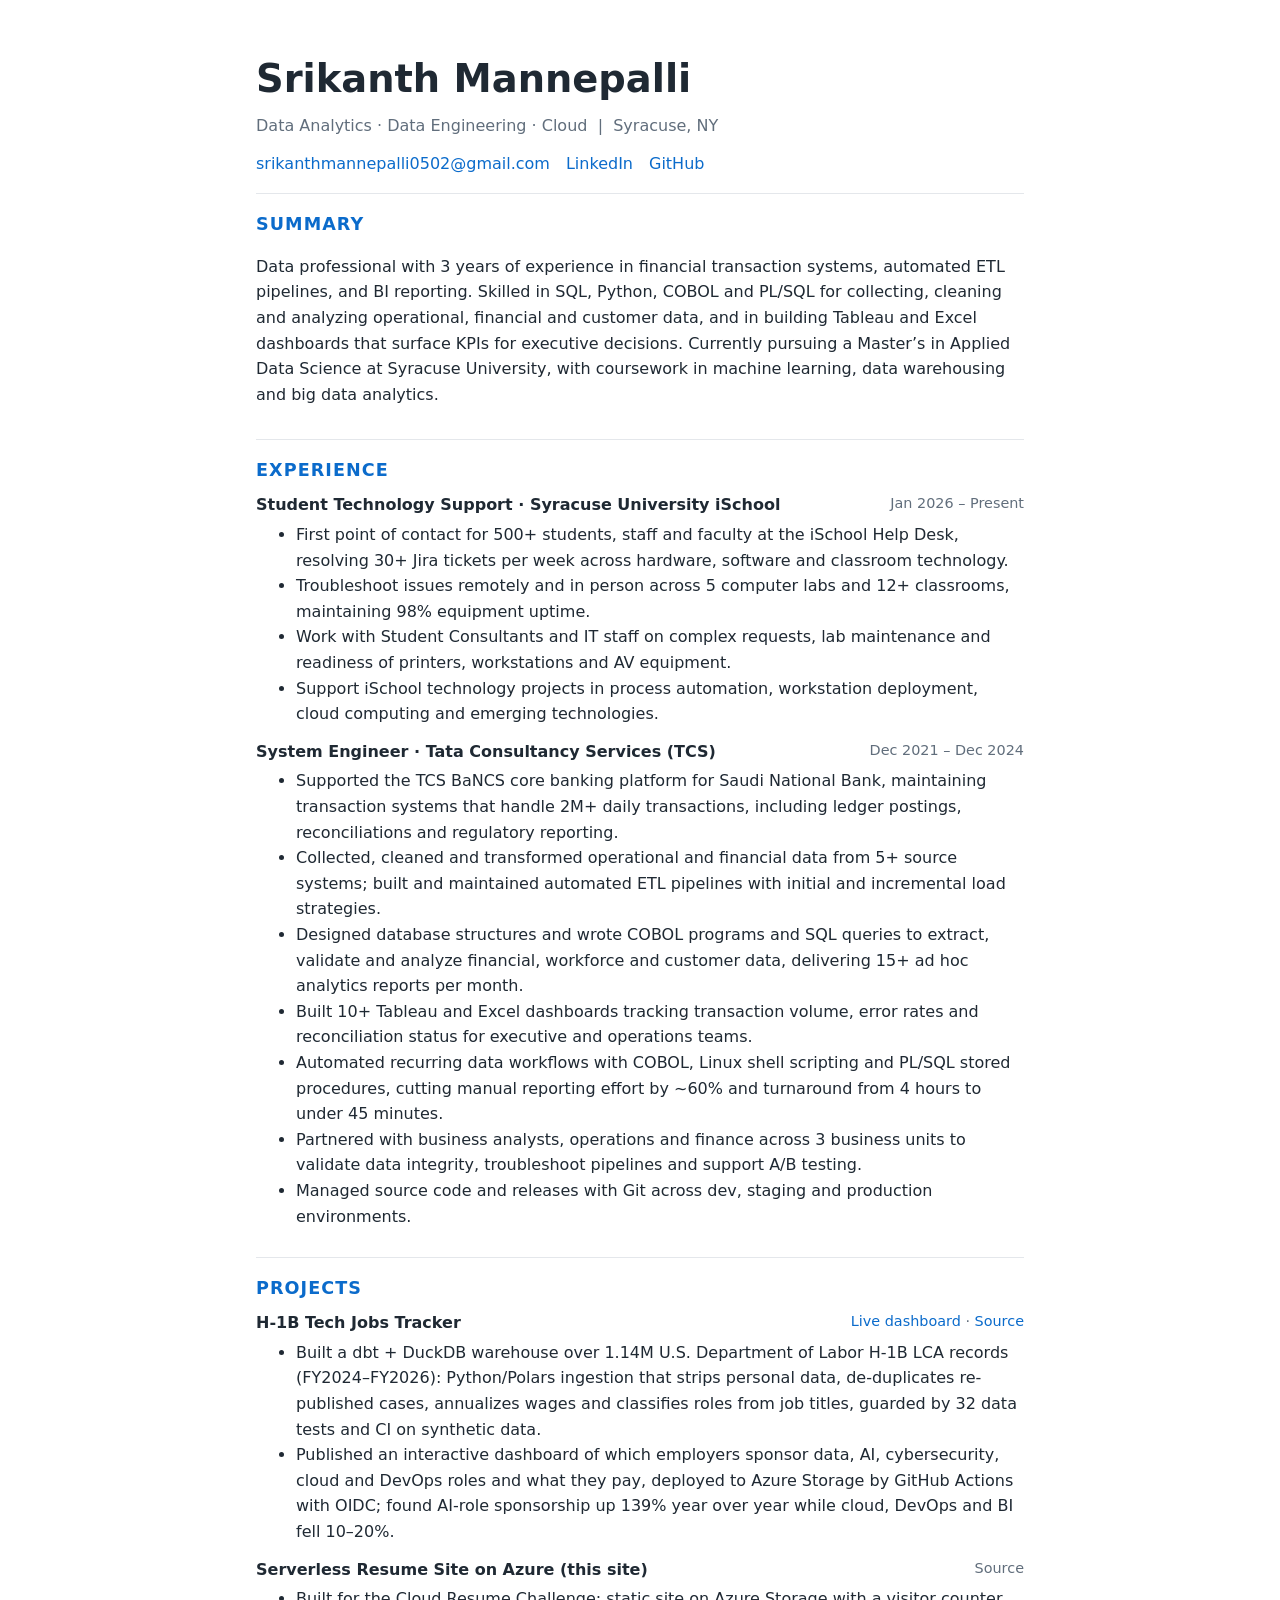
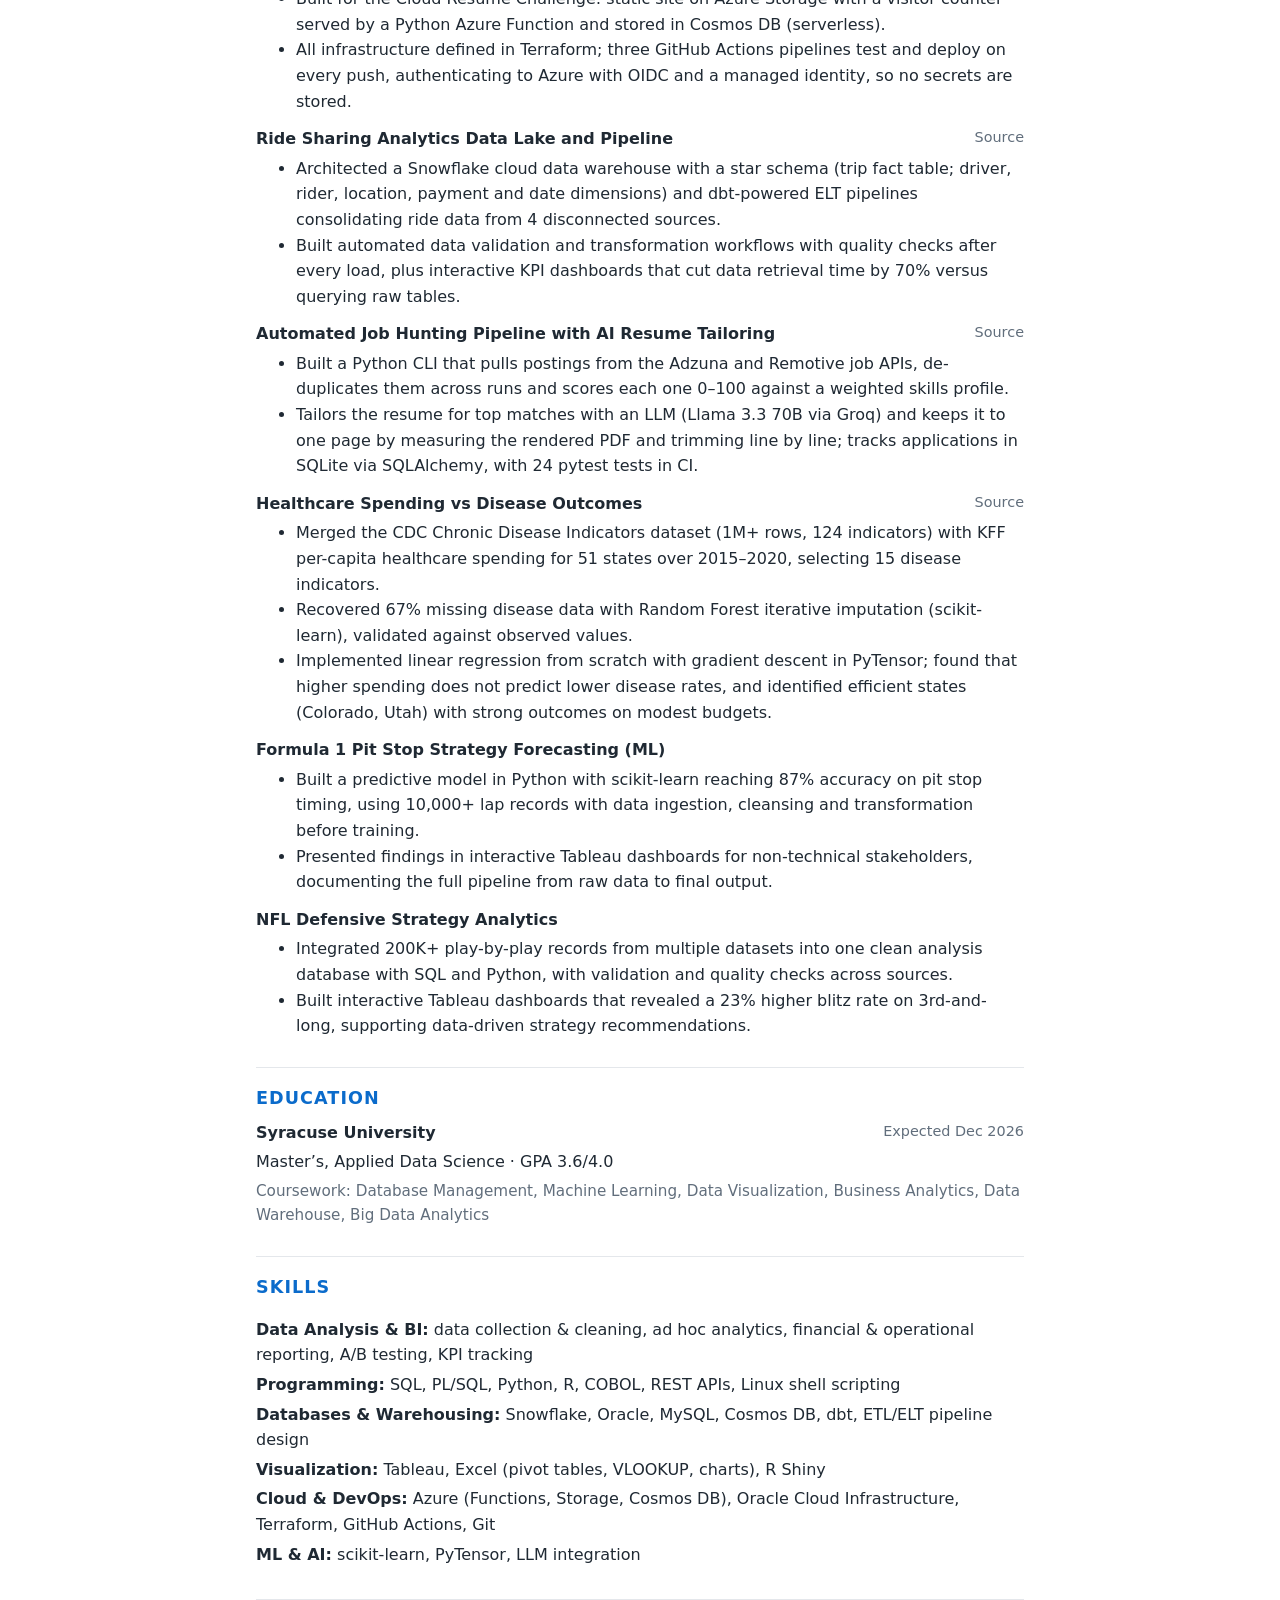
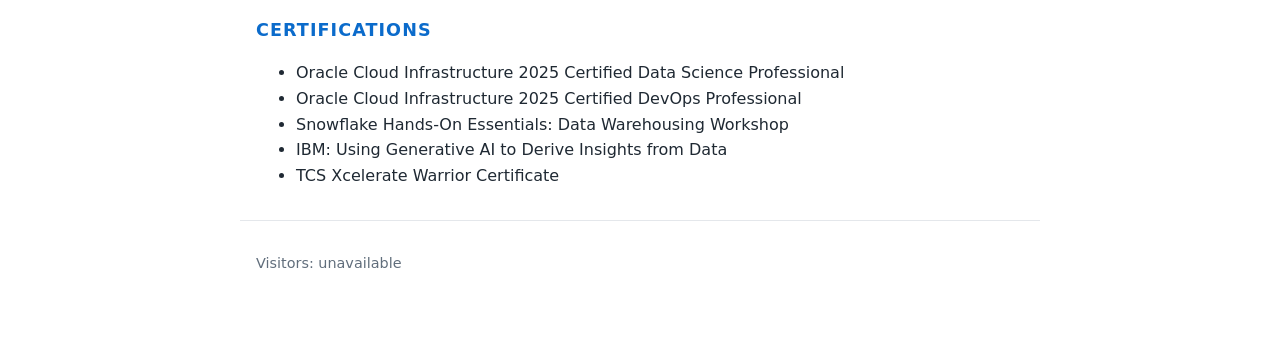
==== frontend/index.html @ 8dbd2f86 "Update H-1B tracker project: new role families and findings Co-Authored-By: Claude Opus 5.5 <noreply" ====
<!DOCTYPE html>
<html lang="en">
<head>
  <meta charset="UTF-8">
  <meta name="viewport" content="width=device-width, initial-scale=1.0">
  <title>Srikanth Mannepalli | Resume</title>
  <meta name="description" content="Srikanth Mannepalli: data analytics and data engineering. M.S. Applied Data Science, Syracuse University. SQL, Python, Snowflake, dbt, Tableau, Azure.">
  <link rel="stylesheet" href="styles.css">
</head>
<body>
  <header class="hero">
    <h1>Srikanth Mannepalli</h1>
    <p class="tagline">Data Analytics &middot; Data Engineering &middot; Cloud &nbsp;|&nbsp; Syracuse, NY</p>
    <ul class="contact">
      <li><a href="mailto:srikanthmannepalli0502@gmail.com">srikanthmannepalli0502@gmail.com</a></li>
      <li><a href="https://www.linkedin.com/in/srikanth-mannepalli05">LinkedIn</a></li>
      <li><a href="https://github.com/srikanthmannepalli0502-cmyk">GitHub</a></li>
    </ul>
  </header>

  <main>
    <section>
      <h2>Summary</h2>
      <p>
        Data professional with 3 years of experience in financial transaction systems, automated ETL pipelines,
        and BI reporting. Skilled in SQL, Python, COBOL and PL/SQL for collecting, cleaning and analyzing
        operational, financial and customer data, and in building Tableau and Excel dashboards that surface KPIs
        for executive decisions. Currently pursuing a Master&rsquo;s in Applied Data Science at Syracuse University,
        with coursework in machine learning, data warehousing and big data analytics.
      </p>
    </section>

    <section>
      <h2>Experience</h2>
      <article>
        <div class="row">
          <h3>Student Technology Support &middot; Syracuse University iSchool</h3>
          <span class="date">Jan 2026 &ndash; Present</span>
        </div>
        <ul>
          <li>First point of contact for 500+ students, staff and faculty at the iSchool Help Desk, resolving 30+ Jira tickets per week across hardware, software and classroom technology.</li>
          <li>Troubleshoot issues remotely and in person across 5 computer labs and 12+ classrooms, maintaining 98% equipment uptime.</li>
          <li>Work with Student Consultants and IT staff on complex requests, lab maintenance and readiness of printers, workstations and AV equipment.</li>
          <li>Support iSchool technology projects in process automation, workstation deployment, cloud computing and emerging technologies.</li>
        </ul>
      </article>
      <article>
        <div class="row">
          <h3>System Engineer &middot; Tata Consultancy Services (TCS)</h3>
          <span class="date">Dec 2021 &ndash; Dec 2024</span>
        </div>
        <ul>
          <li>Supported the TCS BaNCS core banking platform for Saudi National Bank, maintaining transaction systems that handle 2M+ daily transactions, including ledger postings, reconciliations and regulatory reporting.</li>
          <li>Collected, cleaned and transformed operational and financial data from 5+ source systems; built and maintained automated ETL pipelines with initial and incremental load strategies.</li>
          <li>Designed database structures and wrote COBOL programs and SQL queries to extract, validate and analyze financial, workforce and customer data, delivering 15+ ad hoc analytics reports per month.</li>
          <li>Built 10+ Tableau and Excel dashboards tracking transaction volume, error rates and reconciliation status for executive and operations teams.</li>
          <li>Automated recurring data workflows with COBOL, Linux shell scripting and PL/SQL stored procedures, cutting manual reporting effort by ~60% and turnaround from 4 hours to under 45 minutes.</li>
          <li>Partnered with business analysts, operations and finance across 3 business units to validate data integrity, troubleshoot pipelines and support A/B testing.</li>
          <li>Managed source code and releases with Git across dev, staging and production environments.</li>
        </ul>
      </article>
    </section>

    <section>
      <h2>Projects</h2>
      <article>
        <div class="row">
          <h3>H-1B Tech Jobs Tracker</h3>
          <span class="date"><a href="h1b/">Live dashboard</a> &middot; <a href="https://github.com/srikanthmannepalli0502-cmyk/h1b-job-market-tracker">Source</a></span>
        </div>
        <ul>
          <li>Built a dbt + DuckDB warehouse over 1.14M U.S. Department of Labor H-1B LCA records (FY2024&ndash;FY2026): Python/Polars ingestion that strips personal data, de-duplicates re-published cases, annualizes wages and classifies roles from job titles, guarded by 32 data tests and CI on synthetic data.</li>
          <li>Published an interactive dashboard of which employers sponsor data, AI, cybersecurity, cloud and DevOps roles and what they pay, deployed to Azure Storage by GitHub Actions with OIDC; found AI-role sponsorship up 139% year over year while cloud, DevOps and BI fell 10&ndash;20%.</li>
        </ul>
      </article>
      <article>
        <div class="row">
          <h3>Serverless Resume Site on Azure (this site)</h3>
          <a class="date" href="https://github.com/srikanthmannepalli0502-cmyk/cloud-resume-azure">Source</a>
        </div>
        <ul>
          <li>Built for the Cloud Resume Challenge: static site on Azure Storage with a visitor counter served by a Python Azure Function and stored in Cosmos DB (serverless).</li>
          <li>All infrastructure defined in Terraform; three GitHub Actions pipelines test and deploy on every push, authenticating to Azure with OIDC and a managed identity, so no secrets are stored.</li>
        </ul>
      </article>
      <article>
        <div class="row">
          <h3>Ride Sharing Analytics Data Lake and Pipeline</h3>
          <a class="date" href="https://github.com/srikanthmannepalli0502-cmyk/ist722dbt">Source</a>
        </div>
        <ul>
          <li>Architected a Snowflake cloud data warehouse with a star schema (trip fact table; driver, rider, location, payment and date dimensions) and dbt-powered ELT pipelines consolidating ride data from 4 disconnected sources.</li>
          <li>Built automated data validation and transformation workflows with quality checks after every load, plus interactive KPI dashboards that cut data retrieval time by 70% versus querying raw tables.</li>
        </ul>
      </article>
      <article>
        <div class="row">
          <h3>Automated Job Hunting Pipeline with AI Resume Tailoring</h3>
          <a class="date" href="https://github.com/srikanthmannepalli0502-cmyk/job-hunter-auto">Source</a>
        </div>
        <ul>
          <li>Built a Python CLI that pulls postings from the Adzuna and Remotive job APIs, de-duplicates them across runs and scores each one 0&ndash;100 against a weighted skills profile.</li>
          <li>Tailors the resume for top matches with an LLM (Llama 3.3 70B via Groq) and keeps it to one page by measuring the rendered PDF and trimming line by line; tracks applications in SQLite via SQLAlchemy, with 24 pytest tests in CI.</li>
        </ul>
      </article>
      <article>
        <div class="row">
          <h3>Healthcare Spending vs Disease Outcomes</h3>
          <a class="date" href="https://github.com/srikanthmannepalli0502-cmyk/Healthcare-Spending-Analysis">Source</a>
        </div>
        <ul>
          <li>Merged the CDC Chronic Disease Indicators dataset (1M+ rows, 124 indicators) with KFF per-capita healthcare spending for 51 states over 2015&ndash;2020, selecting 15 disease indicators.</li>
          <li>Recovered 67% missing disease data with Random Forest iterative imputation (scikit-learn), validated against observed values.</li>
          <li>Implemented linear regression from scratch with gradient descent in PyTensor; found that higher spending does not predict lower disease rates, and identified efficient states (Colorado, Utah) with strong outcomes on modest budgets.</li>
        </ul>
      </article>
      <article>
        <h3>Formula 1 Pit Stop Strategy Forecasting (ML)</h3>
        <ul>
          <li>Built a predictive model in Python with scikit-learn reaching 87% accuracy on pit stop timing, using 10,000+ lap records with data ingestion, cleansing and transformation before training.</li>
          <li>Presented findings in interactive Tableau dashboards for non-technical stakeholders, documenting the full pipeline from raw data to final output.</li>
        </ul>
      </article>
      <article>
        <h3>NFL Defensive Strategy Analytics</h3>
        <ul>
          <li>Integrated 200K+ play-by-play records from multiple datasets into one clean analysis database with SQL and Python, with validation and quality checks across sources.</li>
          <li>Built interactive Tableau dashboards that revealed a 23% higher blitz rate on 3rd-and-long, supporting data-driven strategy recommendations.</li>
        </ul>
      </article>
    </section>

    <section>
      <h2>Education</h2>
      <article>
        <div class="row">
          <h3>Syracuse University</h3>
          <span class="date">Expected Dec 2026</span>
        </div>
        <p>Master&rsquo;s, Applied Data Science &middot; GPA 3.6/4.0</p>
        <p class="muted">Coursework: Database Management, Machine Learning, Data Visualization, Business Analytics, Data Warehouse, Big Data Analytics</p>
      </article>
    </section>

    <section>
      <h2>Skills</h2>
      <ul class="skills">
        <li><strong>Data Analysis &amp; BI:</strong> data collection &amp; cleaning, ad hoc analytics, financial &amp; operational reporting, A/B testing, KPI tracking</li>
        <li><strong>Programming:</strong> SQL, PL/SQL, Python, R, COBOL, REST APIs, Linux shell scripting</li>
        <li><strong>Databases &amp; Warehousing:</strong> Snowflake, Oracle, MySQL, Cosmos DB, dbt, ETL/ELT pipeline design</li>
        <li><strong>Visualization:</strong> Tableau, Excel (pivot tables, VLOOKUP, charts), R Shiny</li>
        <li><strong>Cloud &amp; DevOps:</strong> Azure (Functions, Storage, Cosmos DB), Oracle Cloud Infrastructure, Terraform, GitHub Actions, Git</li>
        <li><strong>ML &amp; AI:</strong> scikit-learn, PyTensor, LLM integration</li>
      </ul>
    </section>

    <section>
      <h2>Certifications</h2>
      <ul>
        <li>Oracle Cloud Infrastructure 2025 Certified Data Science Professional</li>
        <li>Oracle Cloud Infrastructure 2025 Certified DevOps Professional</li>
        <li>Snowflake Hands-On Essentials: Data Warehousing Workshop</li>
        <li>IBM: Using Generative AI to Derive Insights from Data</li>
        <li>TCS Xcelerate Warrior Certificate</li>
      </ul>
    </section>
  </main>

  <footer>
    <p>Visitors: <span id="visitor-count">&hellip;</span></p>
  </footer>

  <script src="config.js"></script>
  <script src="counter.js"></script>
</body>
</html>
---- frontend/styles.css ----
:root {
  --text: #1f2933;
  --muted: #616e7c;
  --accent: #0b6bcb;
  --bg: #ffffff;
  --rule: #e4e7eb;
}

@media (prefers-color-scheme: dark) {
  :root {
    --text: #e4e7eb;
    --muted: #9aa5b1;
    --accent: #5aa9f5;
    --bg: #111418;
    --rule: #2a3038;
  }
}

* { box-sizing: border-box; }

body {
  margin: 0;
  background: var(--bg);
  color: var(--text);
  font: 16px/1.6 system-ui, -apple-system, "Segoe UI", Roboto, sans-serif;
}

.hero, main, footer {
  max-width: 800px;
  margin: 0 auto;
  padding: 0 16px;
}

.hero { padding-top: 48px; padding-bottom: 16px; }
.hero h1 { margin: 0; font-size: 2.4rem; }
.tagline { margin: 4px 0 12px; color: var(--muted); }

.contact {
  display: flex;
  flex-wrap: wrap;
  gap: 16px;
  padding: 0;
  margin: 0;
  list-style: none;
}

a { color: var(--accent); text-decoration: none; }
a:hover { text-decoration: underline; }

section { border-top: 1px solid var(--rule); padding: 16px 0; }
h2 { margin: 0 0 8px; font-size: 1.1rem; text-transform: uppercase; letter-spacing: 0.06em; color: var(--accent); }
h3 { margin: 0; font-size: 1rem; }
article { margin-bottom: 12px; }
article p, article ul { margin: 4px 0; }

.row {
  display: flex;
  flex-wrap: wrap;
  justify-content: space-between;
  gap: 8px;
}

.date { color: var(--muted); font-size: 0.9rem; }
.muted { color: var(--muted); font-size: 0.95rem; }

.skills { padding-left: 0; list-style: none; }
.skills li { margin-bottom: 4px; }

footer {
  border-top: 1px solid var(--rule);
  padding-top: 16px;
  padding-bottom: 48px;
  color: var(--muted);
  font-size: 0.9rem;
}
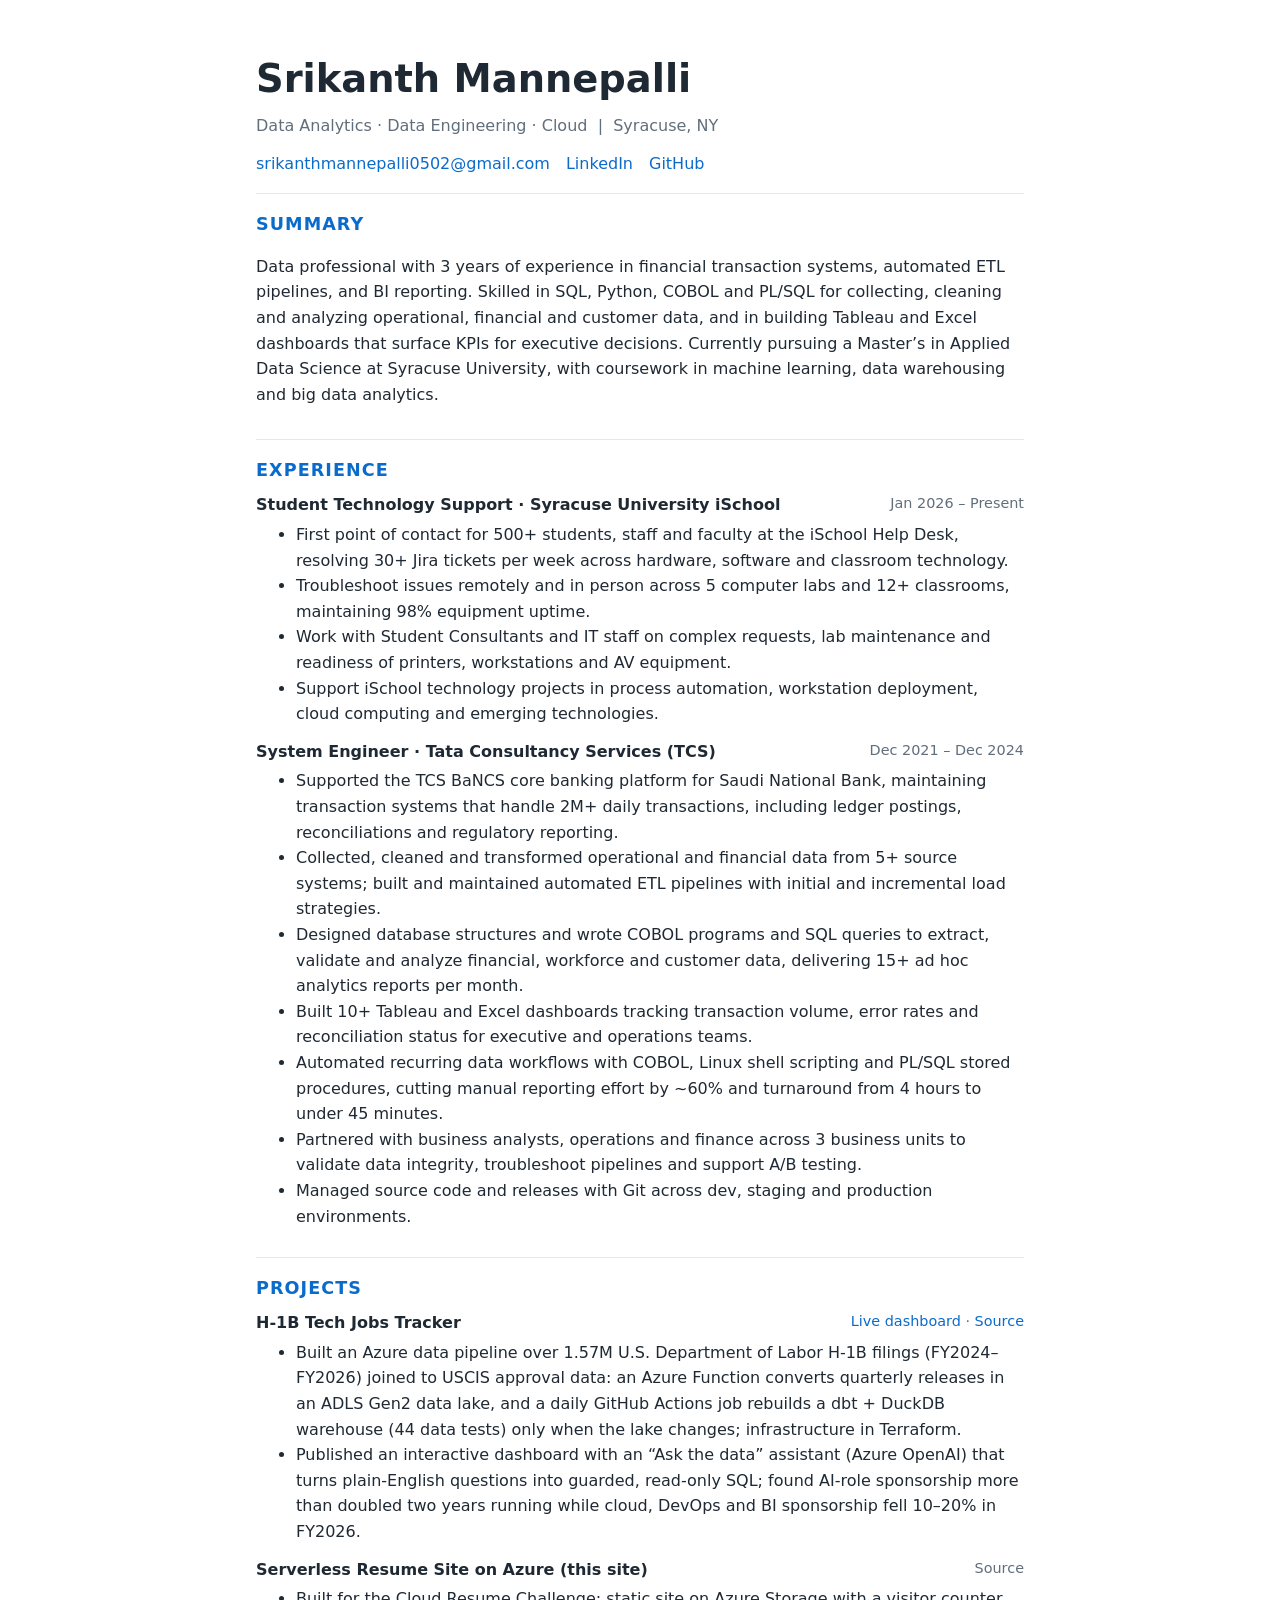
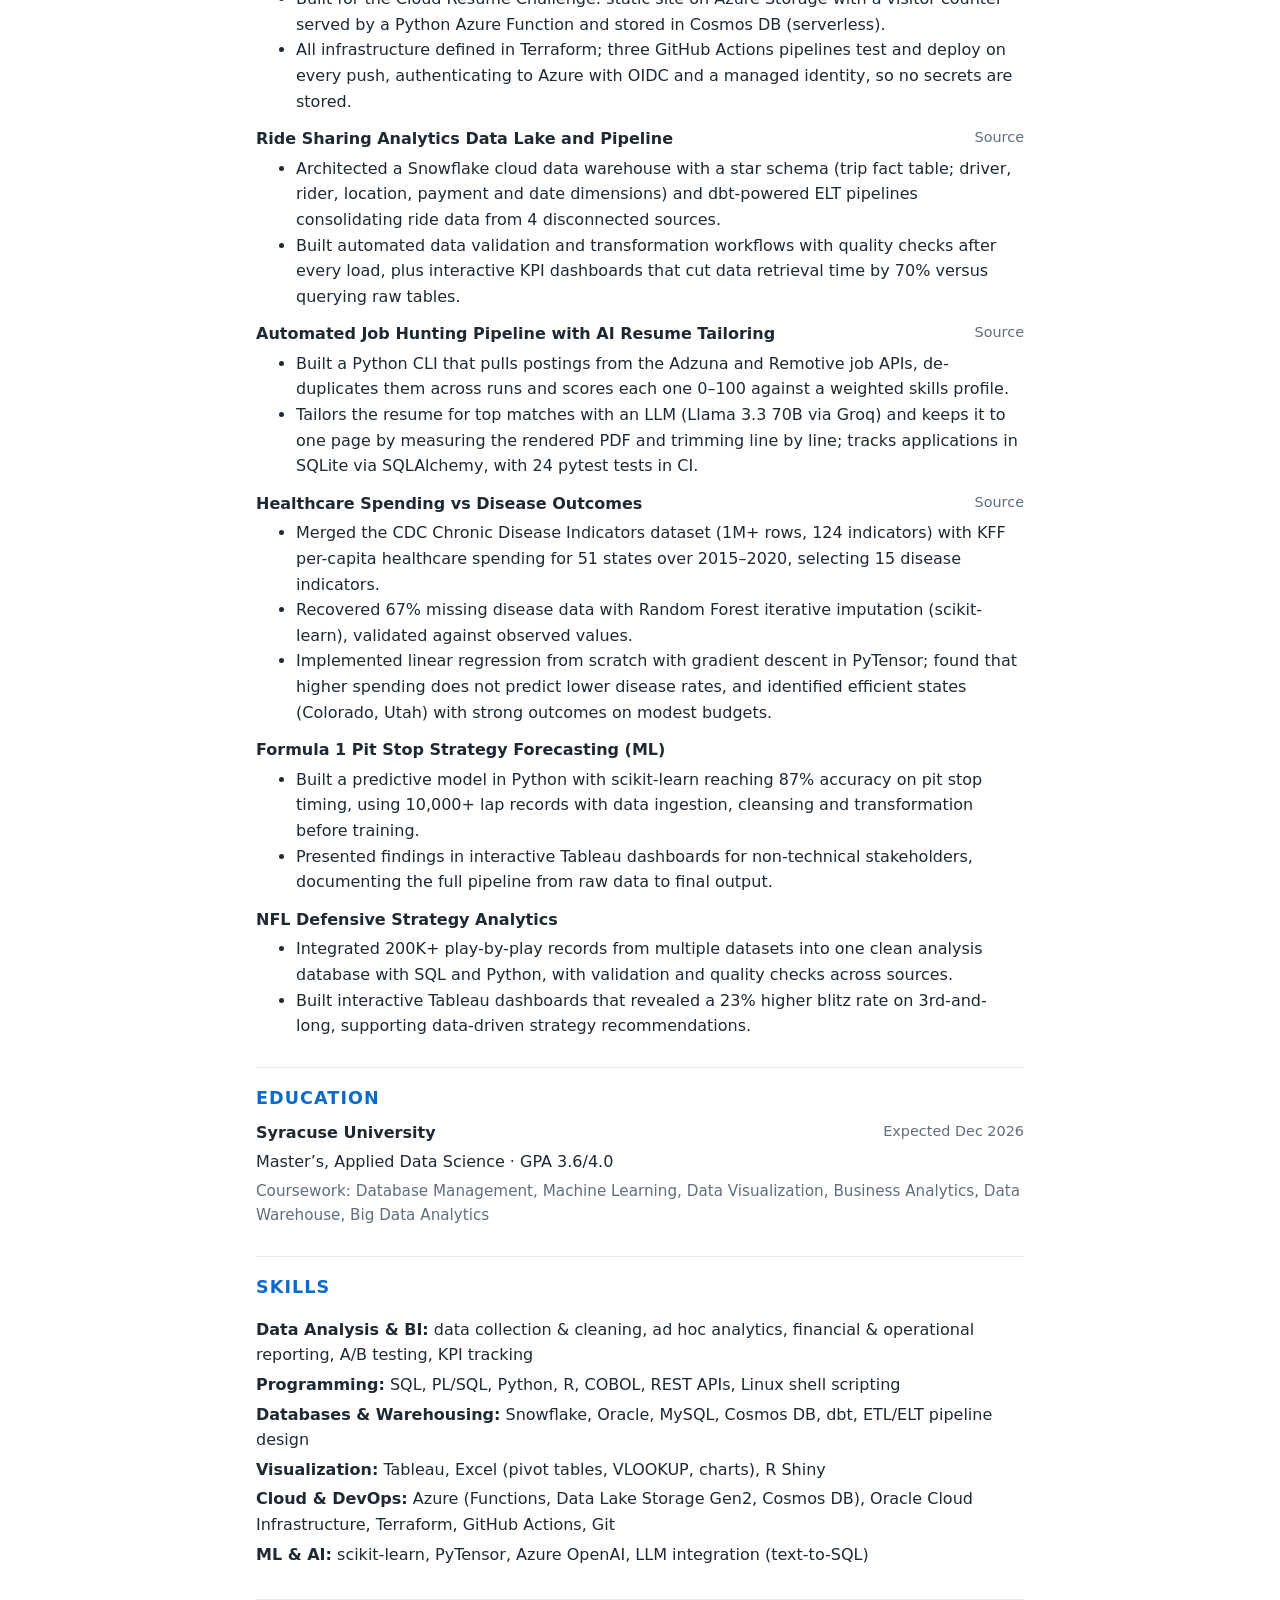
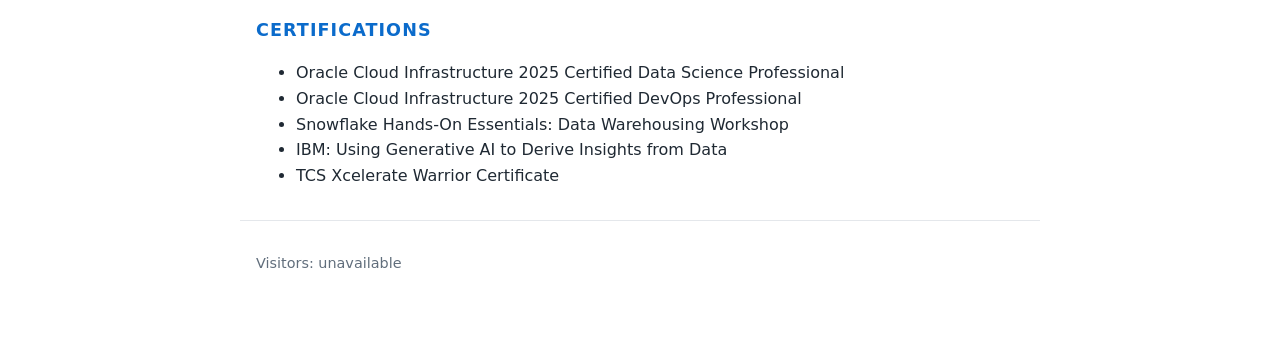
==== commit 73255019: "Update H-1B tracker project: lake pipeline, USCIS join, AI assistant Co-Authored-By: Claude Opus 5.5" ====
--- a/frontend/index.html
+++ b/frontend/index.html
@@ -69,8 +69,8 @@
           <span class="date"><a href="h1b/">Live dashboard</a> &middot; <a href="https://github.com/srikanthmannepalli0502-cmyk/h1b-job-market-tracker">Source</a></span>
         </div>
         <ul>
-          <li>Built a dbt + DuckDB warehouse over 1.14M U.S. Department of Labor H-1B LCA records (FY2024&ndash;FY2026): Python/Polars ingestion that strips personal data, de-duplicates re-published cases, annualizes wages and classifies roles from job titles, guarded by 32 data tests and CI on synthetic data.</li>
-          <li>Published an interactive dashboard of which employers sponsor data, AI, cybersecurity, cloud and DevOps roles and what they pay, deployed to Azure Storage by GitHub Actions with OIDC; found AI-role sponsorship up 139% year over year while cloud, DevOps and BI fell 10&ndash;20%.</li>
+          <li>Built an Azure data pipeline over 1.57M U.S. Department of Labor H-1B filings (FY2024&ndash;FY2026) joined to USCIS approval data: an Azure Function converts quarterly releases in an ADLS Gen2 data lake, and a daily GitHub Actions job rebuilds a dbt + DuckDB warehouse (44 data tests) only when the lake changes; infrastructure in Terraform.</li>
+          <li>Published an interactive dashboard with an &ldquo;Ask the data&rdquo; assistant (Azure OpenAI) that turns plain-English questions into guarded, read-only SQL; found AI-role sponsorship more than doubled two years running while cloud, DevOps and BI sponsorship fell 10&ndash;20% in FY2026.</li>
         </ul>
       </article>
       <article>
@@ -149,8 +149,8 @@
         <li><strong>Programming:</strong> SQL, PL/SQL, Python, R, COBOL, REST APIs, Linux shell scripting</li>
         <li><strong>Databases &amp; Warehousing:</strong> Snowflake, Oracle, MySQL, Cosmos DB, dbt, ETL/ELT pipeline design</li>
         <li><strong>Visualization:</strong> Tableau, Excel (pivot tables, VLOOKUP, charts), R Shiny</li>
-        <li><strong>Cloud &amp; DevOps:</strong> Azure (Functions, Storage, Cosmos DB), Oracle Cloud Infrastructure, Terraform, GitHub Actions, Git</li>
-        <li><strong>ML &amp; AI:</strong> scikit-learn, PyTensor, LLM integration</li>
+        <li><strong>Cloud &amp; DevOps:</strong> Azure (Functions, Data Lake Storage Gen2, Cosmos DB), Oracle Cloud Infrastructure, Terraform, GitHub Actions, Git</li>
+        <li><strong>ML &amp; AI:</strong> scikit-learn, PyTensor, Azure OpenAI, LLM integration (text-to-SQL)</li>
       </ul>
     </section>
 
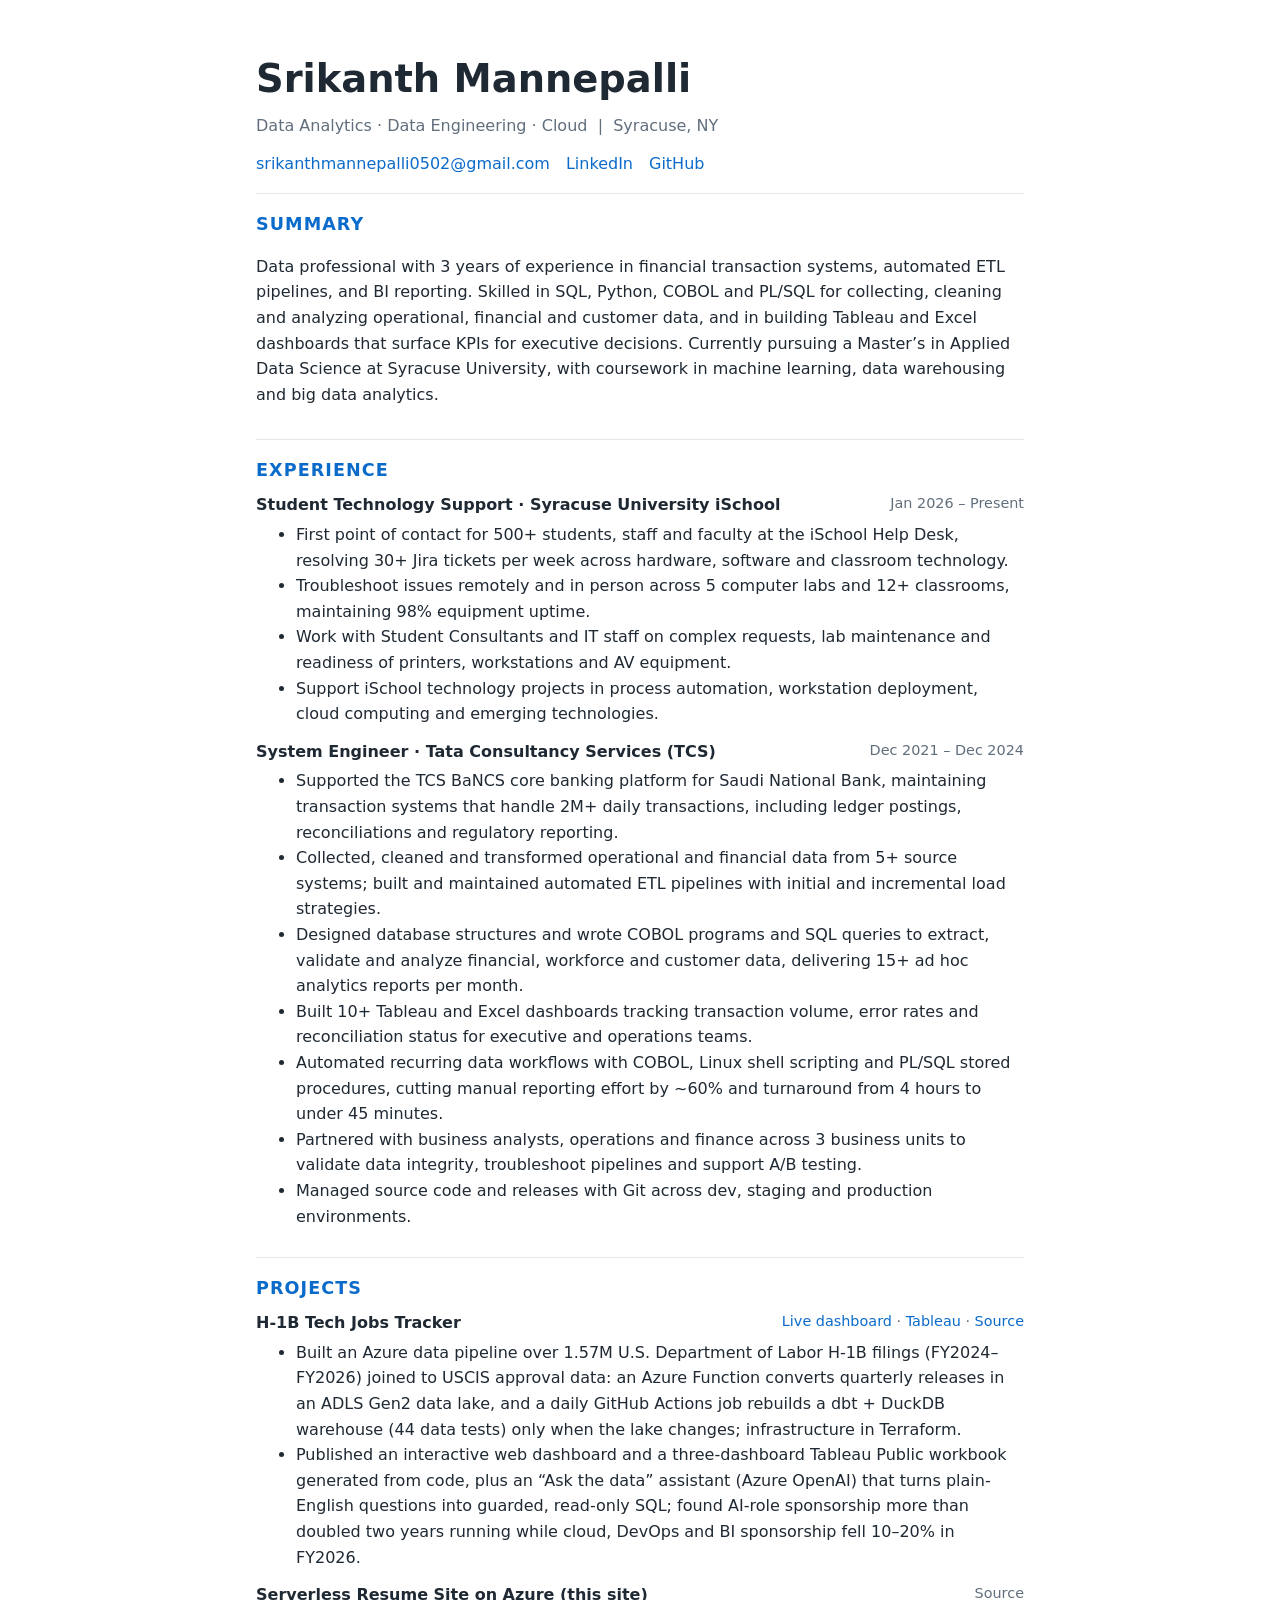
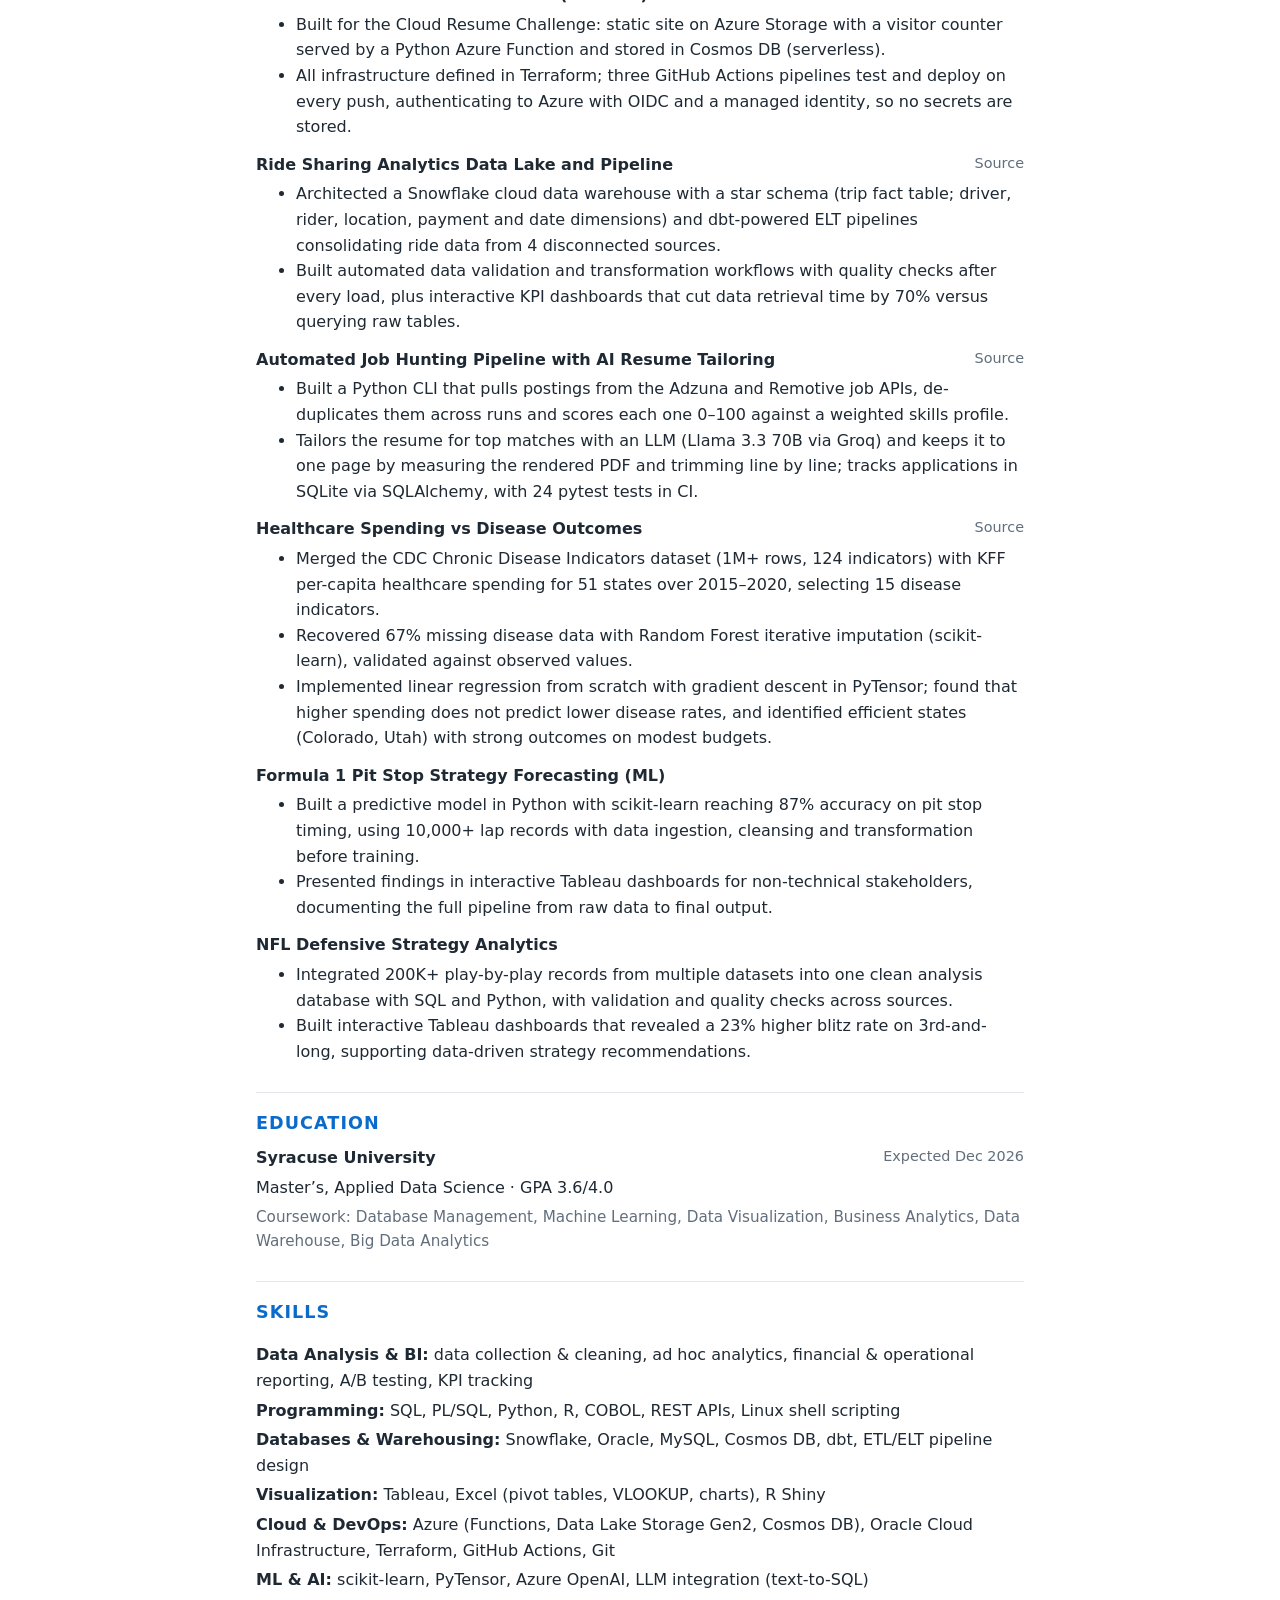
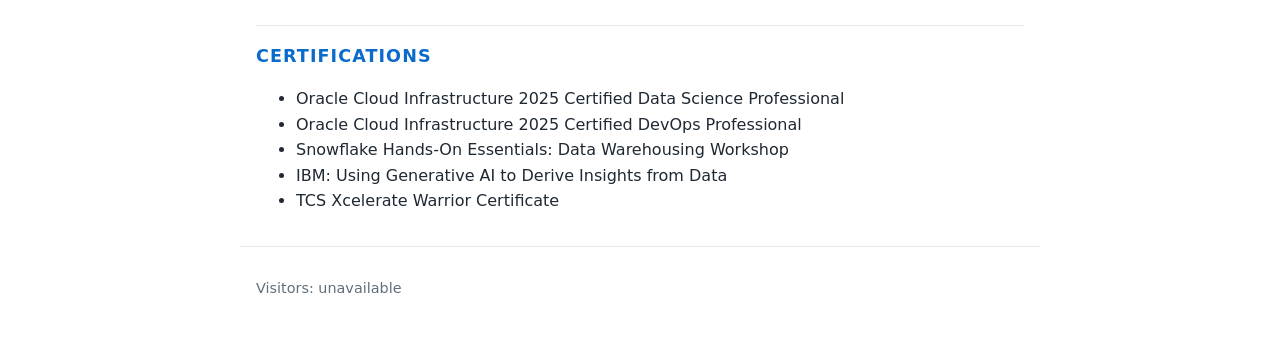
==== commit a40c60f0: "H-1B project: link the Tableau Public workbook Co-Authored-By: Claude Opus 5.5 <noreply@anthropic.co" ====
--- a/frontend/index.html
+++ b/frontend/index.html
@@ -66,11 +66,11 @@
       <article>
         <div class="row">
           <h3>H-1B Tech Jobs Tracker</h3>
-          <span class="date"><a href="h1b/">Live dashboard</a> &middot; <a href="https://github.com/srikanthmannepalli0502-cmyk/h1b-job-market-tracker">Source</a></span>
+          <span class="date"><a href="h1b/">Live dashboard</a> &middot; <a href="https://public.tableau.com/app/profile/srikanth.mannepalli/viz/H1B_Tech_Jobs_Tracker/1_Sponsors">Tableau</a> &middot; <a href="https://github.com/srikanthmannepalli0502-cmyk/h1b-job-market-tracker">Source</a></span>
         </div>
         <ul>
           <li>Built an Azure data pipeline over 1.57M U.S. Department of Labor H-1B filings (FY2024&ndash;FY2026) joined to USCIS approval data: an Azure Function converts quarterly releases in an ADLS Gen2 data lake, and a daily GitHub Actions job rebuilds a dbt + DuckDB warehouse (44 data tests) only when the lake changes; infrastructure in Terraform.</li>
-          <li>Published an interactive dashboard with an &ldquo;Ask the data&rdquo; assistant (Azure OpenAI) that turns plain-English questions into guarded, read-only SQL; found AI-role sponsorship more than doubled two years running while cloud, DevOps and BI sponsorship fell 10&ndash;20% in FY2026.</li>
+          <li>Published an interactive web dashboard and a three-dashboard Tableau Public workbook generated from code, plus an &ldquo;Ask the data&rdquo; assistant (Azure OpenAI) that turns plain-English questions into guarded, read-only SQL; found AI-role sponsorship more than doubled two years running while cloud, DevOps and BI sponsorship fell 10&ndash;20% in FY2026.</li>
         </ul>
       </article>
       <article>
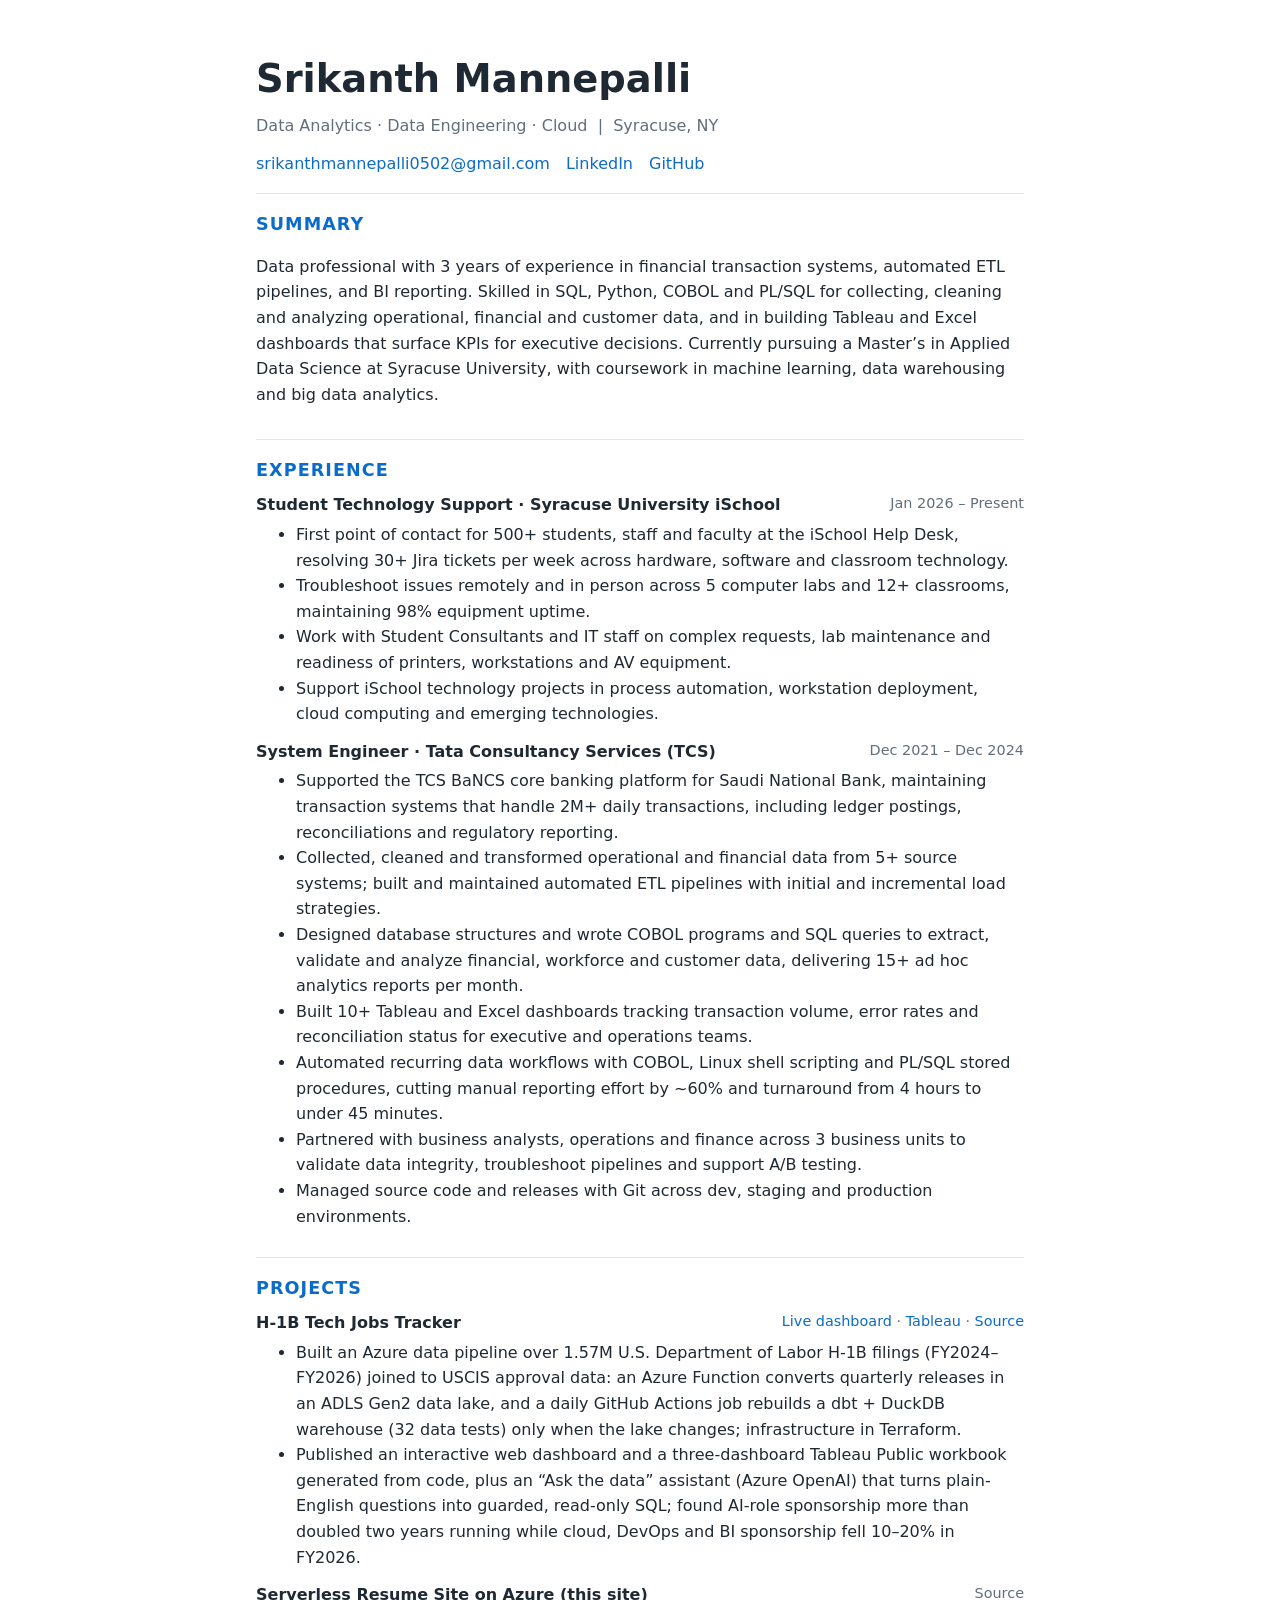
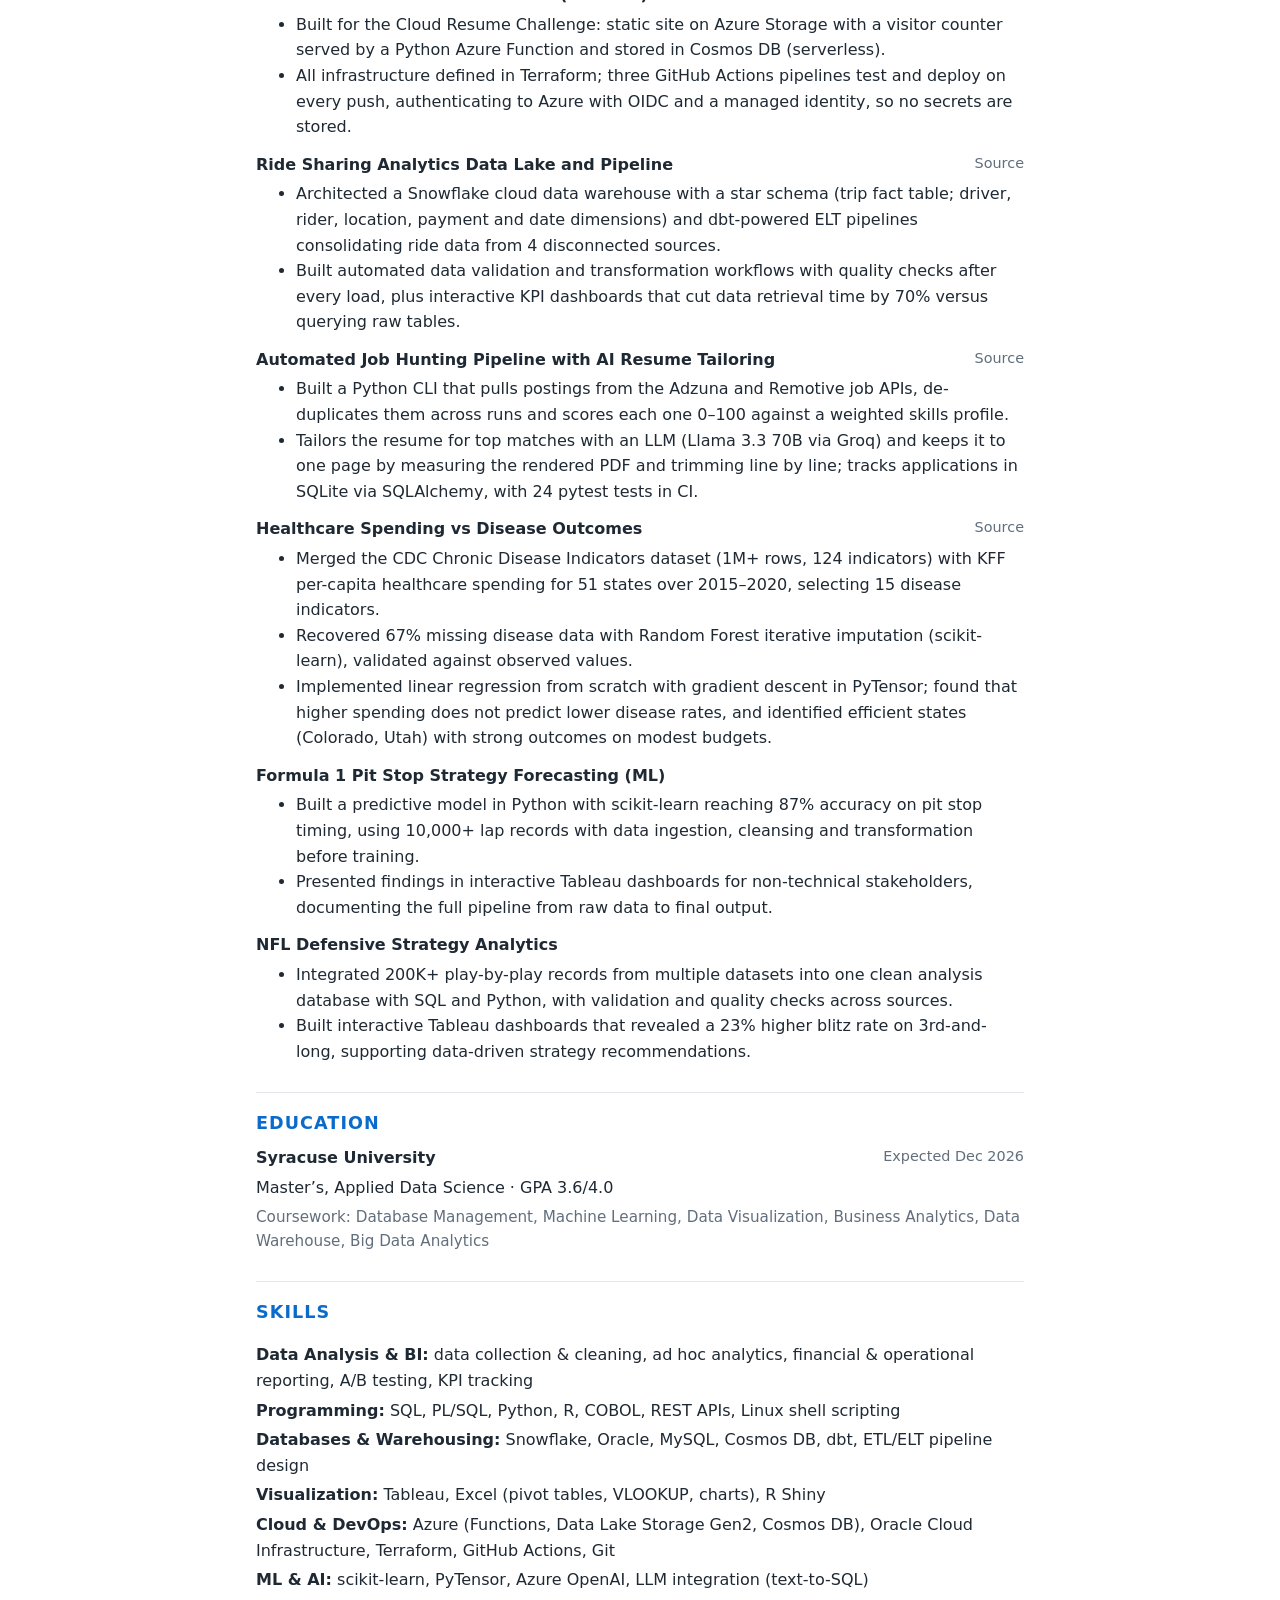
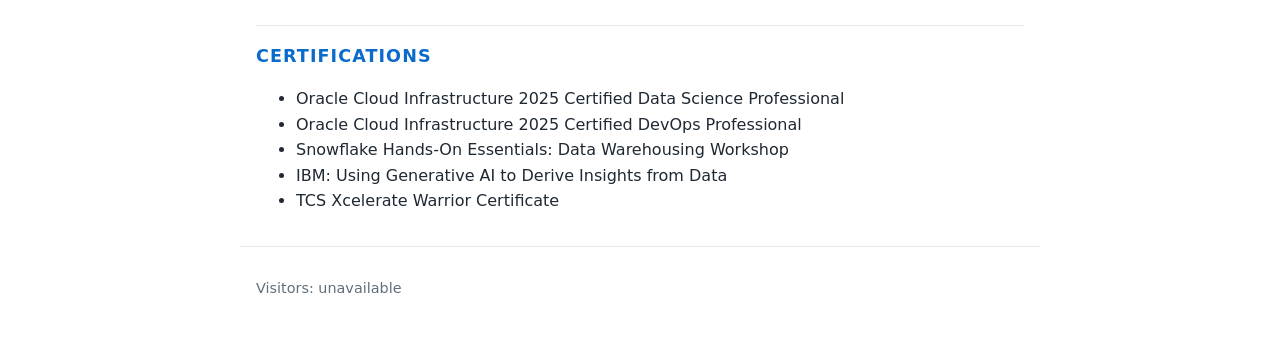
==== commit 72f5ce96: "H-1B project: correct data test count (32) Co-Authored-By: Claude Opus 5.5 <noreply@anthropic.com>" ====
--- a/frontend/index.html
+++ b/frontend/index.html
@@ -69,7 +69,7 @@
           <span class="date"><a href="h1b/">Live dashboard</a> &middot; <a href="https://public.tableau.com/app/profile/srikanth.mannepalli/viz/H1B_Tech_Jobs_Tracker/1_Sponsors">Tableau</a> &middot; <a href="https://github.com/srikanthmannepalli0502-cmyk/h1b-job-market-tracker">Source</a></span>
         </div>
         <ul>
-          <li>Built an Azure data pipeline over 1.57M U.S. Department of Labor H-1B filings (FY2024&ndash;FY2026) joined to USCIS approval data: an Azure Function converts quarterly releases in an ADLS Gen2 data lake, and a daily GitHub Actions job rebuilds a dbt + DuckDB warehouse (44 data tests) only when the lake changes; infrastructure in Terraform.</li>
+          <li>Built an Azure data pipeline over 1.57M U.S. Department of Labor H-1B filings (FY2024&ndash;FY2026) joined to USCIS approval data: an Azure Function converts quarterly releases in an ADLS Gen2 data lake, and a daily GitHub Actions job rebuilds a dbt + DuckDB warehouse (32 data tests) only when the lake changes; infrastructure in Terraform.</li>
           <li>Published an interactive web dashboard and a three-dashboard Tableau Public workbook generated from code, plus an &ldquo;Ask the data&rdquo; assistant (Azure OpenAI) that turns plain-English questions into guarded, read-only SQL; found AI-role sponsorship more than doubled two years running while cloud, DevOps and BI sponsorship fell 10&ndash;20% in FY2026.</li>
         </ul>
       </article>
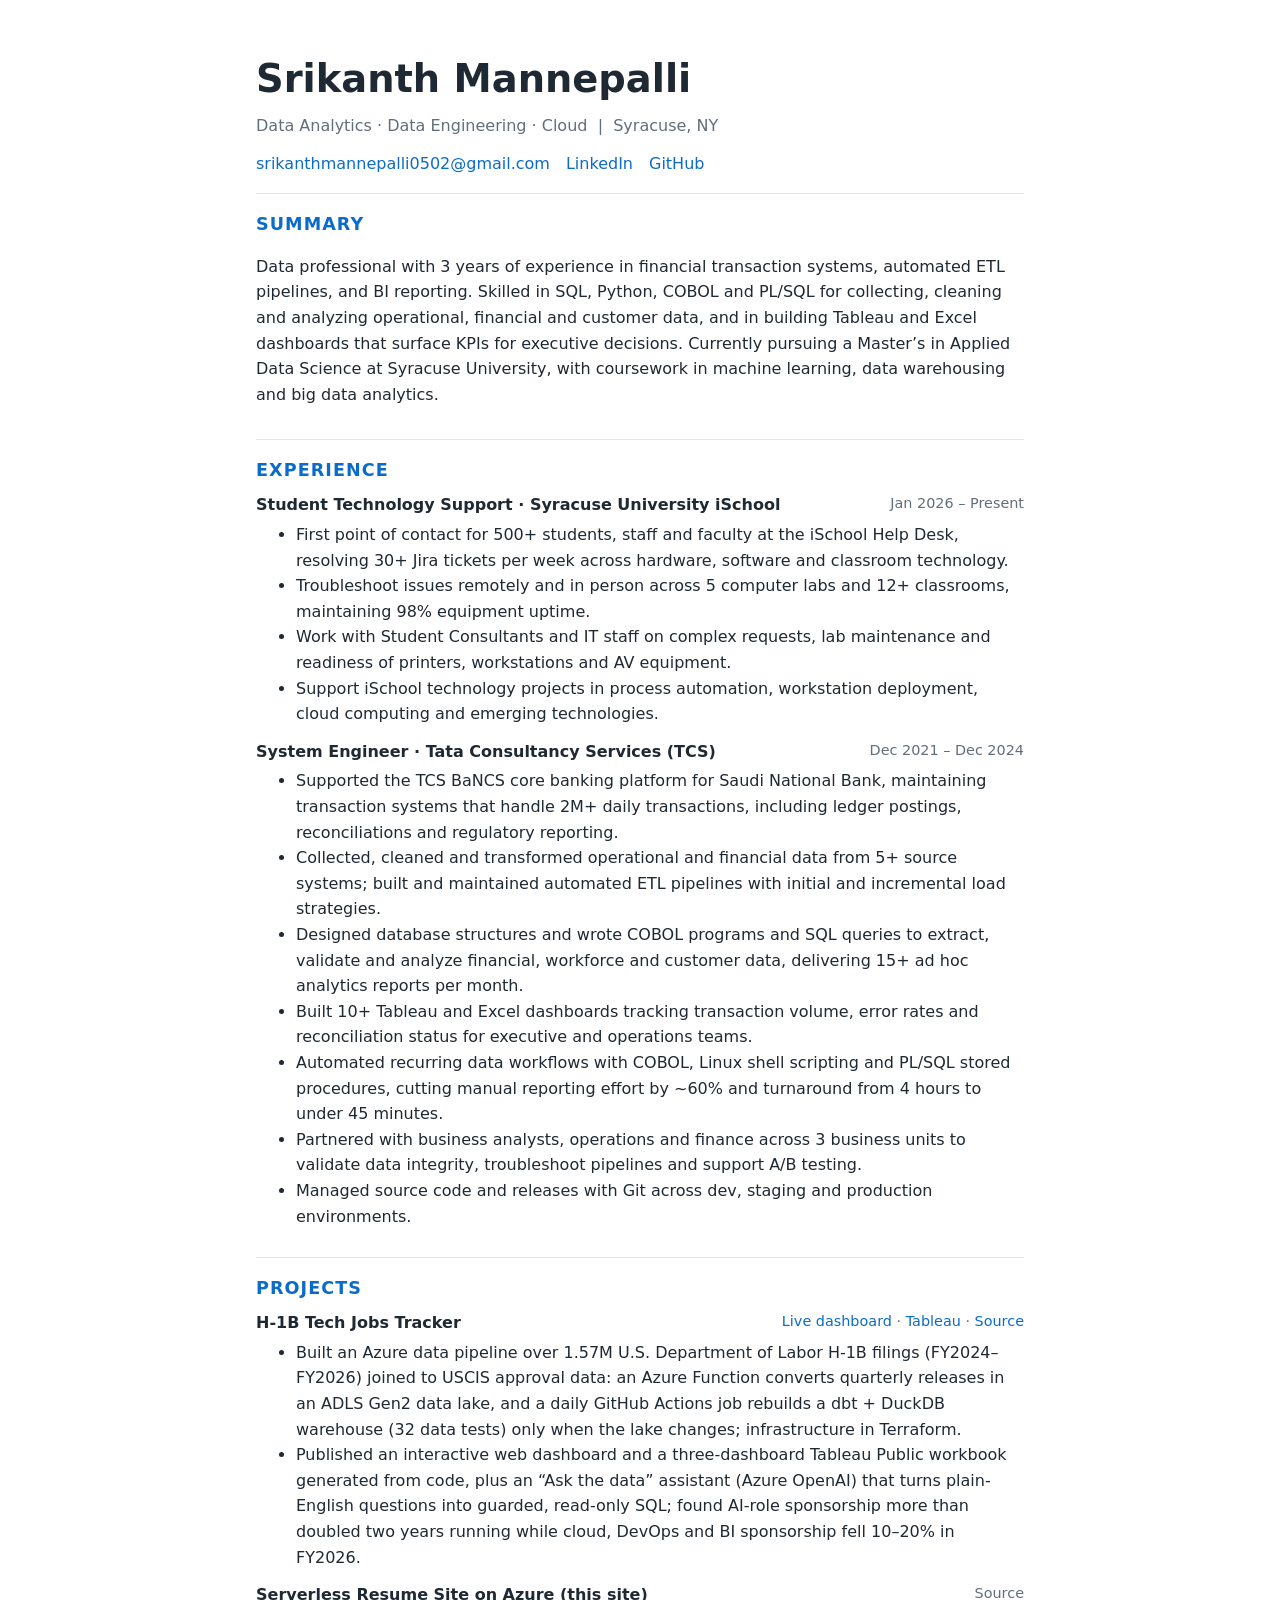
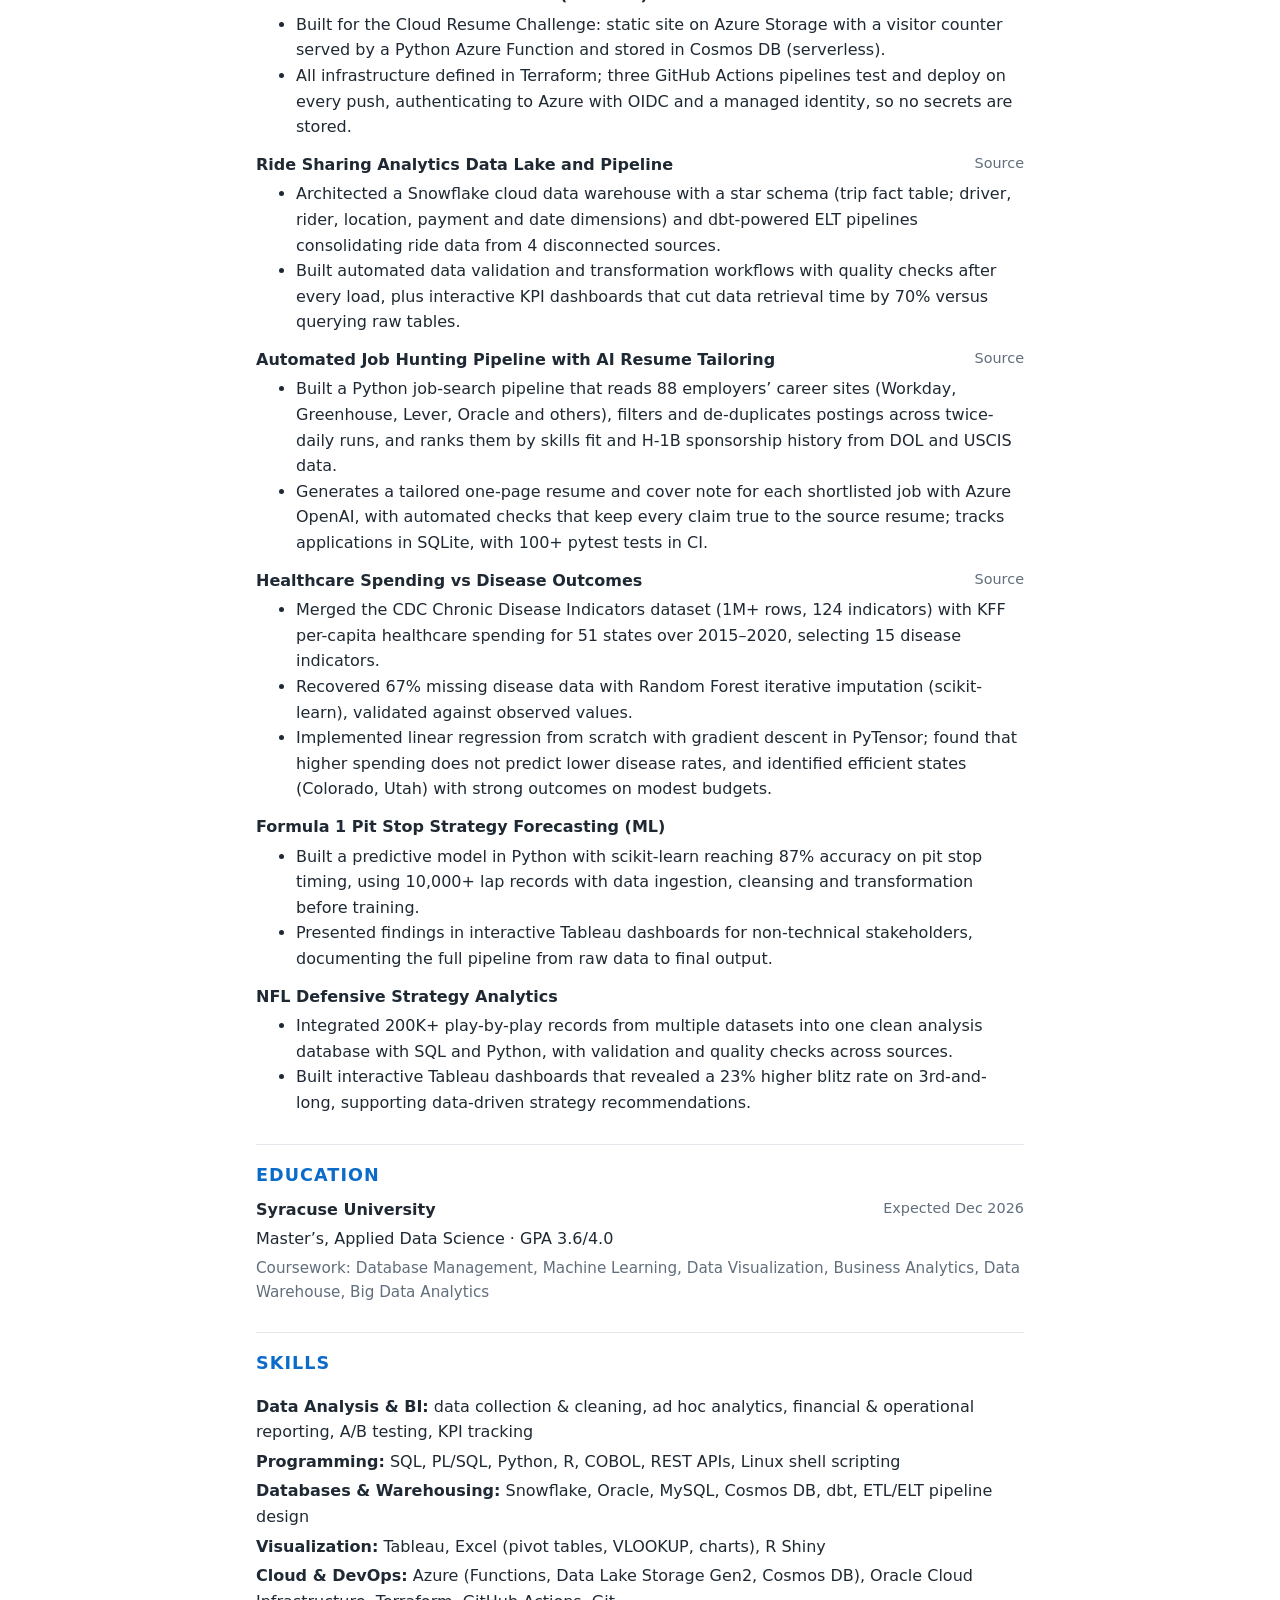
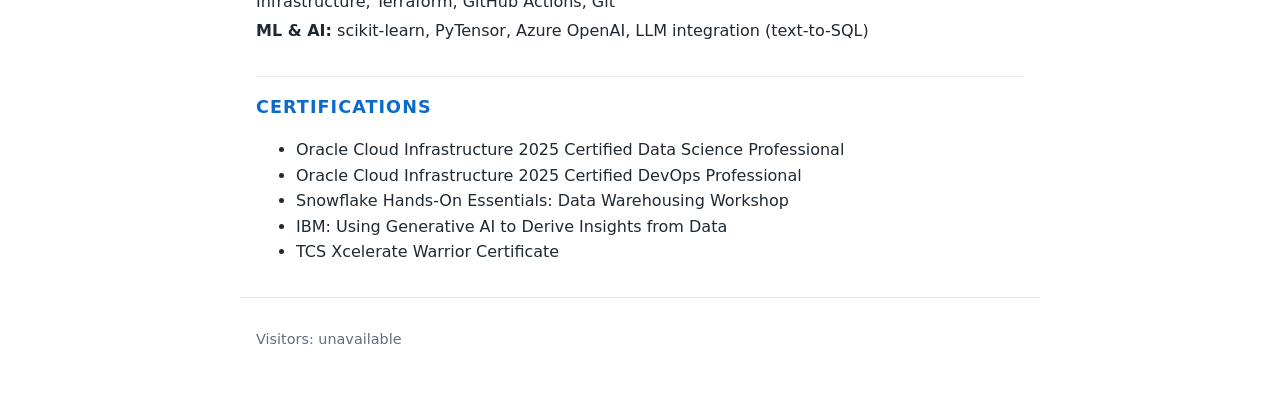
==== commit 6b35b655: "Job Hunting project: describe the current pipeline Co-Authored-By: Claude Opus 5.5 <noreply@anthropi" ====
--- a/frontend/index.html
+++ b/frontend/index.html
@@ -99,8 +99,8 @@
           <a class="date" href="https://github.com/srikanthmannepalli0502-cmyk/job-hunter-auto">Source</a>
         </div>
         <ul>
-          <li>Built a Python CLI that pulls postings from the Adzuna and Remotive job APIs, de-duplicates them across runs and scores each one 0&ndash;100 against a weighted skills profile.</li>
-          <li>Tailors the resume for top matches with an LLM (Llama 3.3 70B via Groq) and keeps it to one page by measuring the rendered PDF and trimming line by line; tracks applications in SQLite via SQLAlchemy, with 24 pytest tests in CI.</li>
+          <li>Built a Python job-search pipeline that reads 88 employers&rsquo; career sites (Workday, Greenhouse, Lever, Oracle and others), filters and de-duplicates postings across twice-daily runs, and ranks them by skills fit and H-1B sponsorship history from DOL and USCIS data.</li>
+          <li>Generates a tailored one-page resume and cover note for each shortlisted job with Azure OpenAI, with automated checks that keep every claim true to the source resume; tracks applications in SQLite, with 100+ pytest tests in CI.</li>
         </ul>
       </article>
       <article>
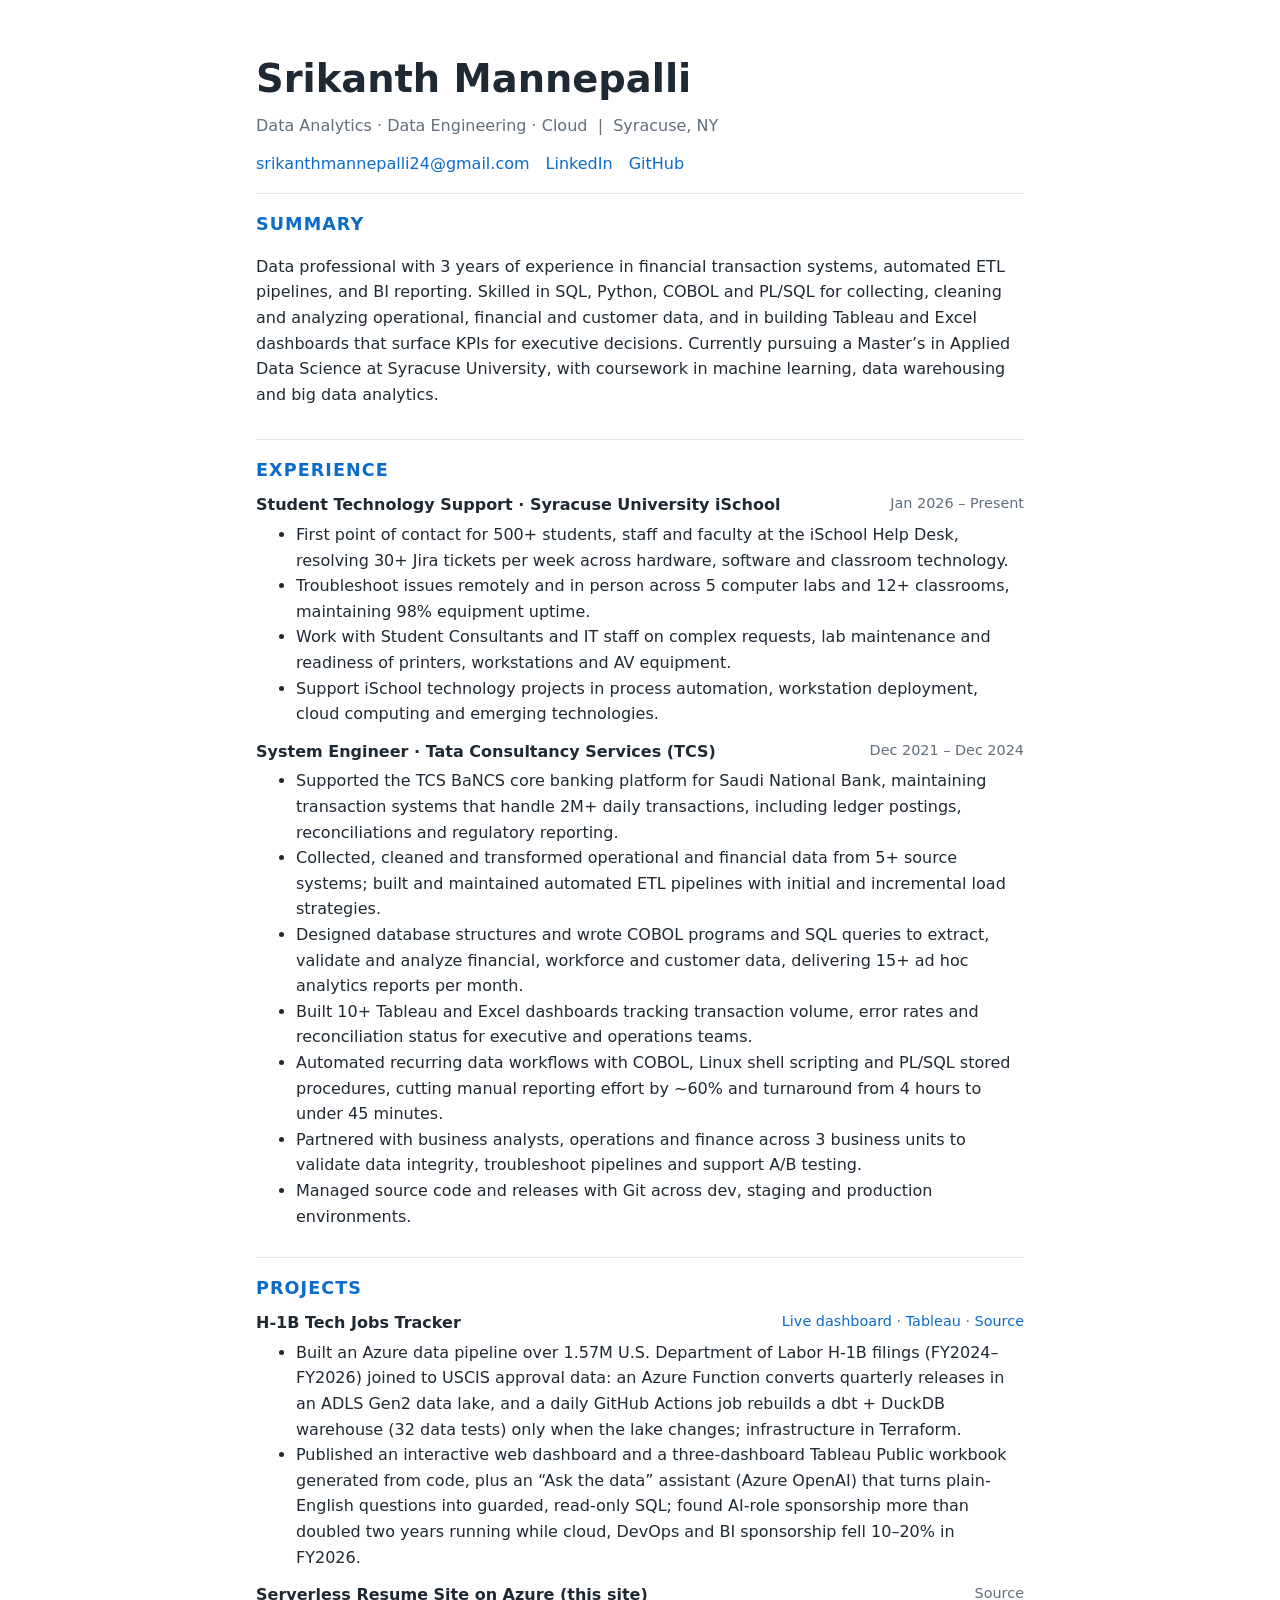
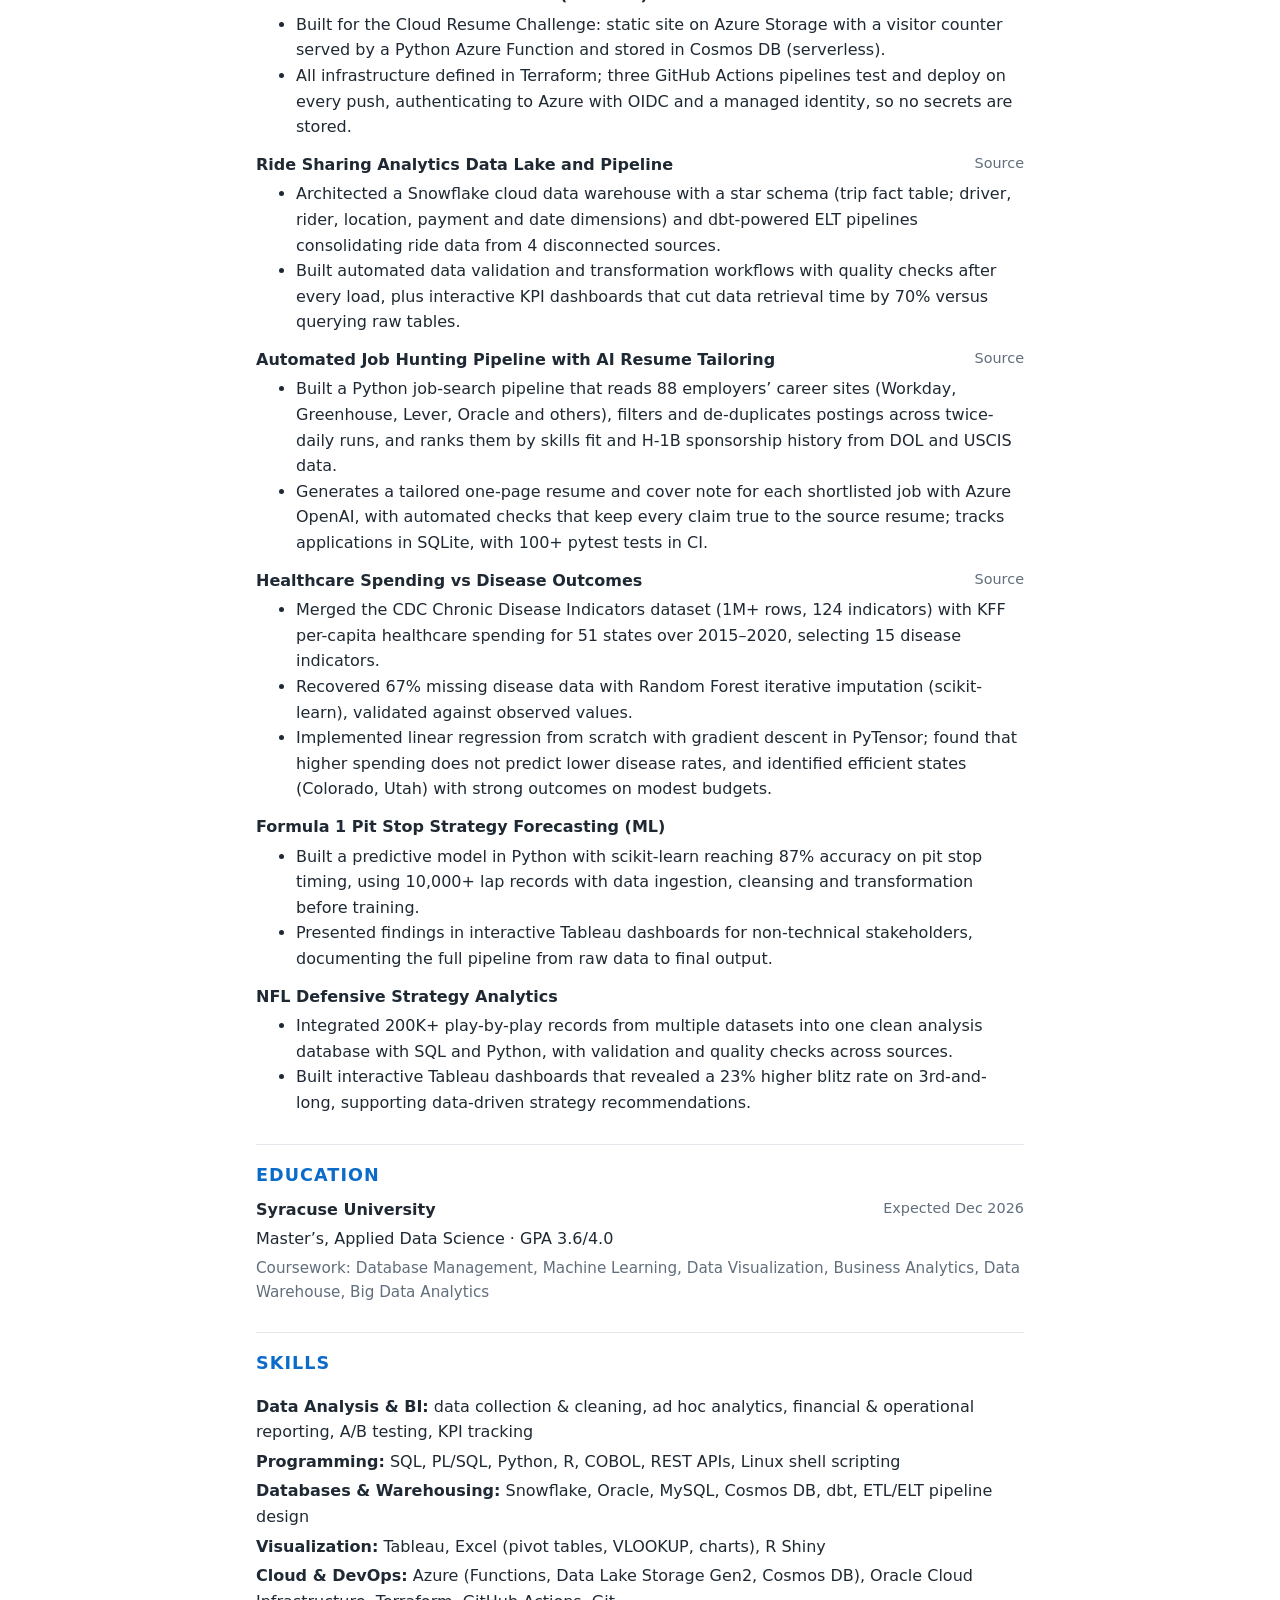
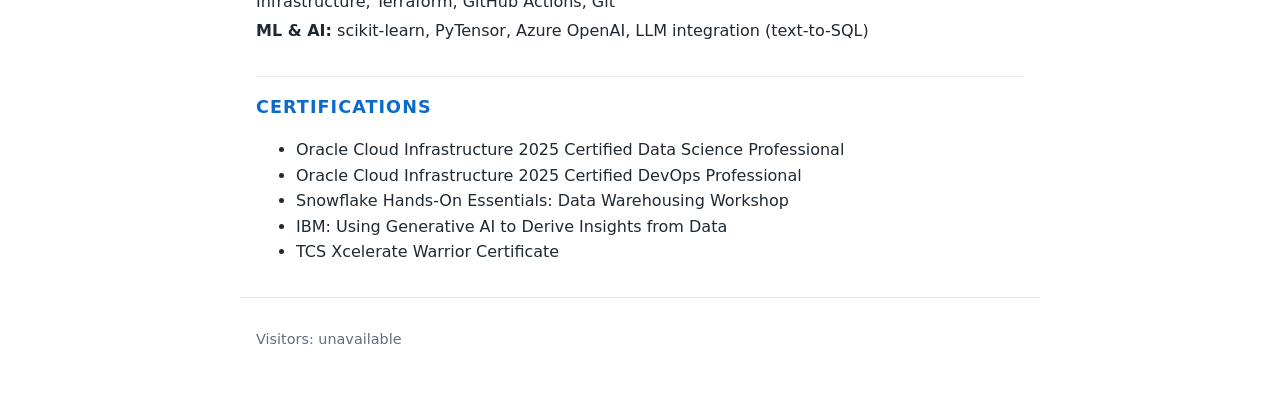
==== commit 14e728e2: "Use my personal Gmail as the contact email Co-Authored-By: Claude Opus 5.5 <noreply@anthropic.com>" ====
--- a/frontend/index.html
+++ b/frontend/index.html
@@ -12,7 +12,7 @@
     <h1>Srikanth Mannepalli</h1>
     <p class="tagline">Data Analytics &middot; Data Engineering &middot; Cloud &nbsp;|&nbsp; Syracuse, NY</p>
     <ul class="contact">
-      <li><a href="mailto:srikanthmannepalli0502@gmail.com">srikanthmannepalli0502@gmail.com</a></li>
+      <li><a href="mailto:srikanthmannepalli24@gmail.com">srikanthmannepalli24@gmail.com</a></li>
       <li><a href="https://www.linkedin.com/in/srikanth-mannepalli05">LinkedIn</a></li>
       <li><a href="https://github.com/srikanthmannepalli0502-cmyk">GitHub</a></li>
     </ul>
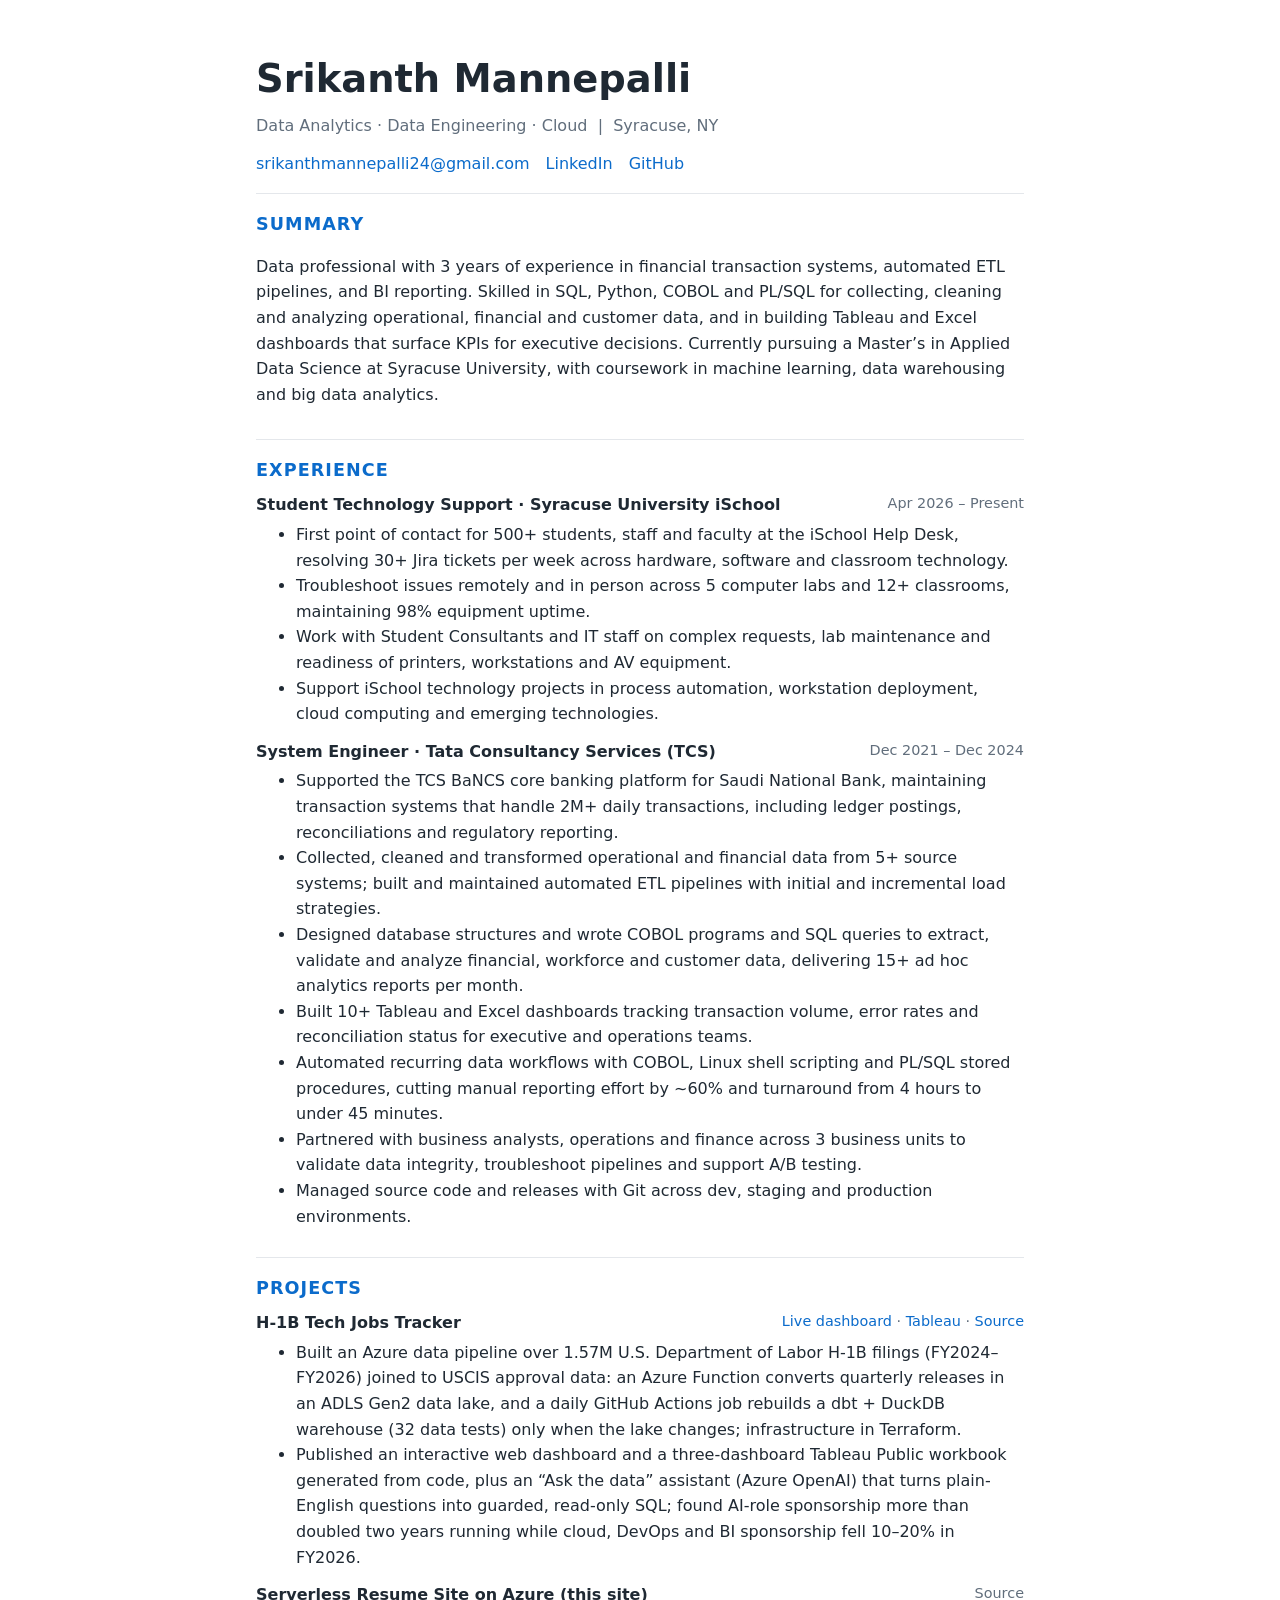
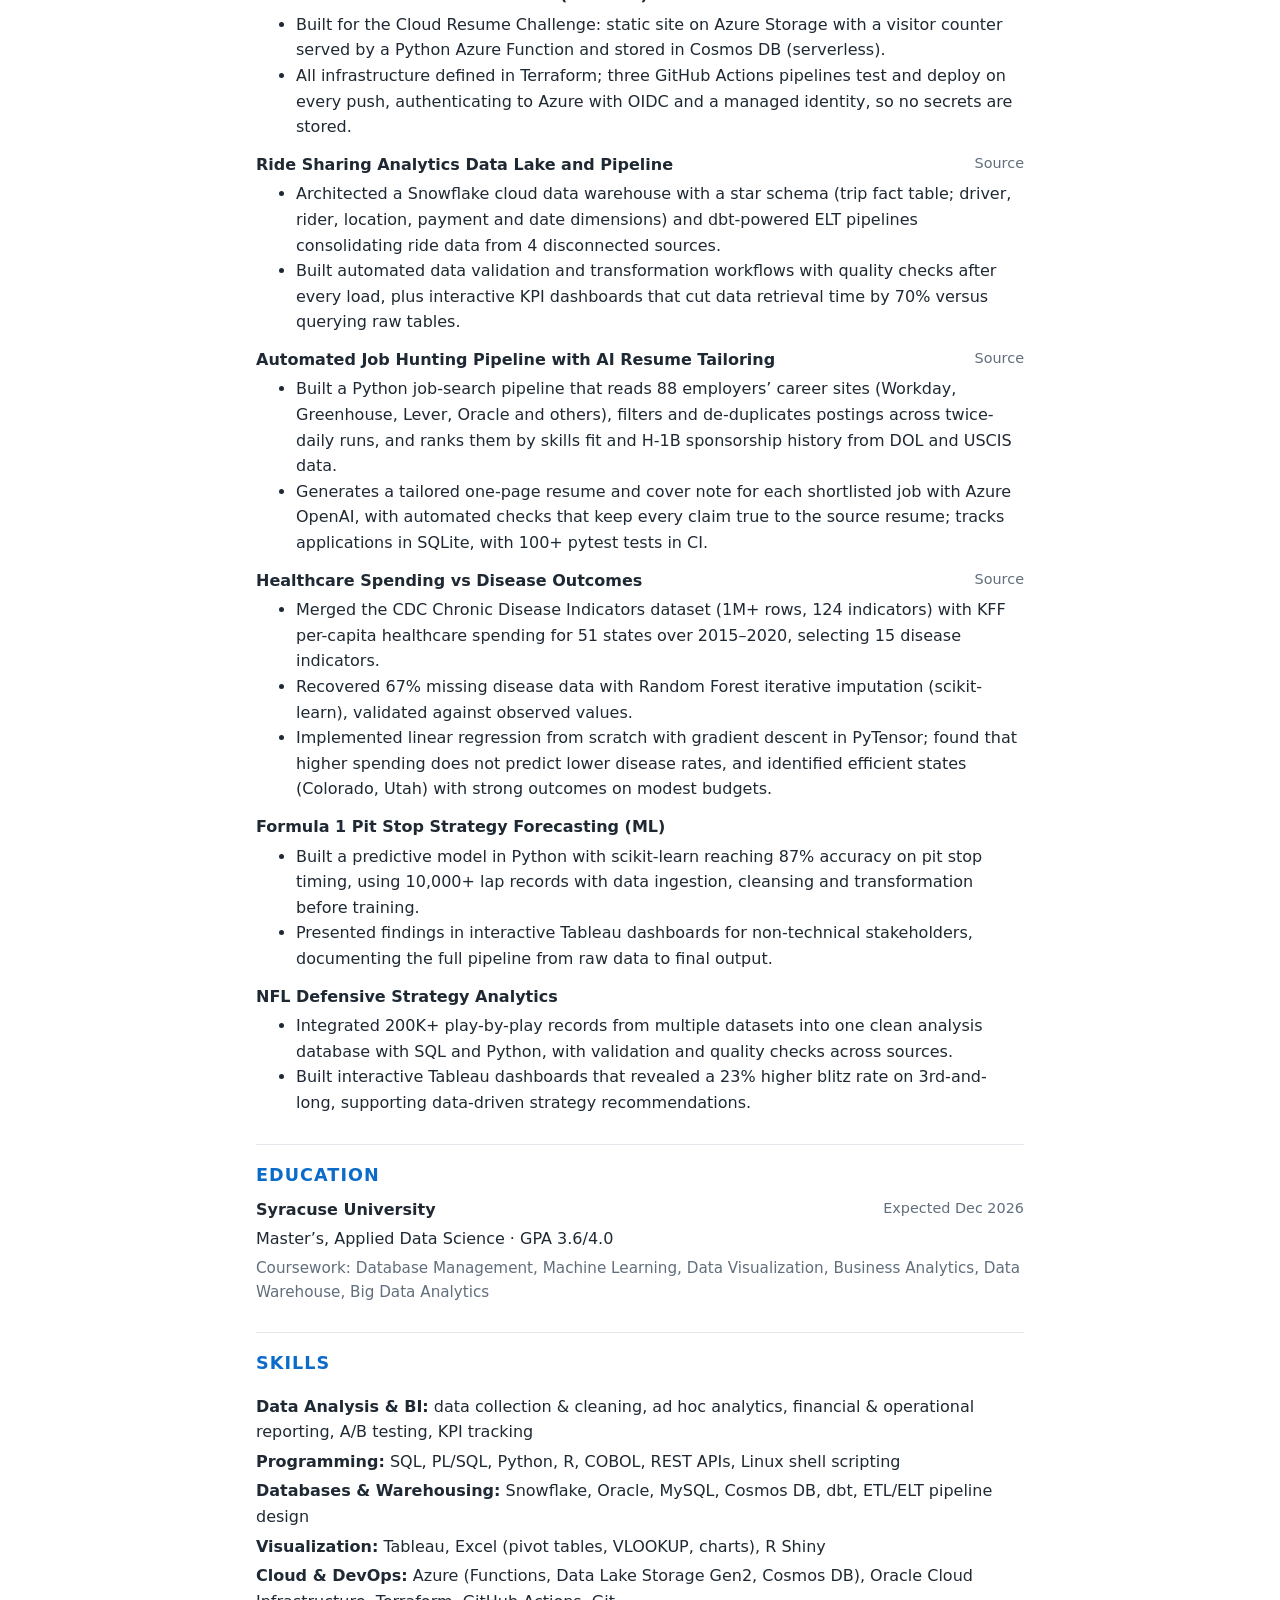
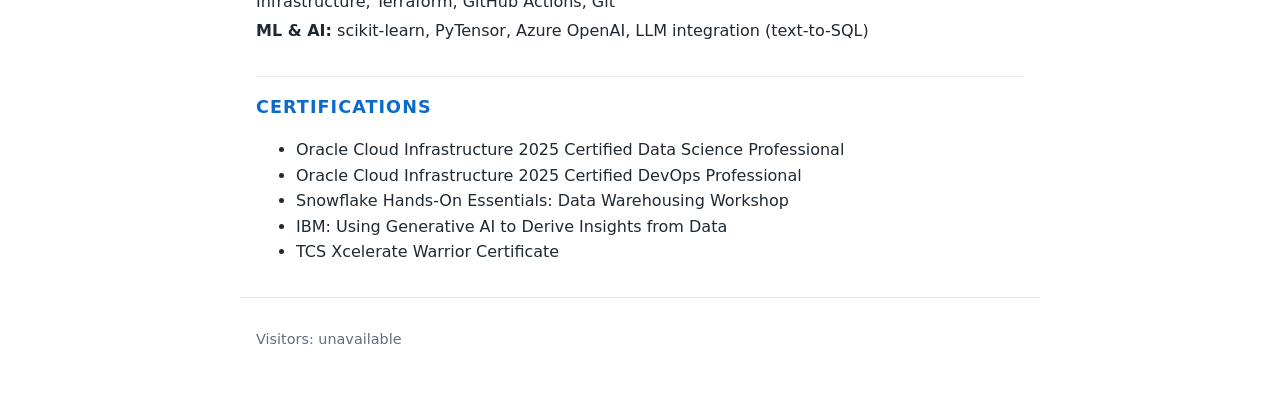
==== commit 01e95ae5: "iSchool role started in April 2026 Co-Authored-By: Claude Opus 5.5 <noreply@anthropic.com>" ====
--- a/frontend/index.html
+++ b/frontend/index.html
@@ -35,7 +35,7 @@
       <article>
         <div class="row">
           <h3>Student Technology Support &middot; Syracuse University iSchool</h3>
-          <span class="date">Jan 2026 &ndash; Present</span>
+          <span class="date">Apr 2026 &ndash; Present</span>
         </div>
         <ul>
           <li>First point of contact for 500+ students, staff and faculty at the iSchool Help Desk, resolving 30+ Jira tickets per week across hardware, software and classroom technology.</li>
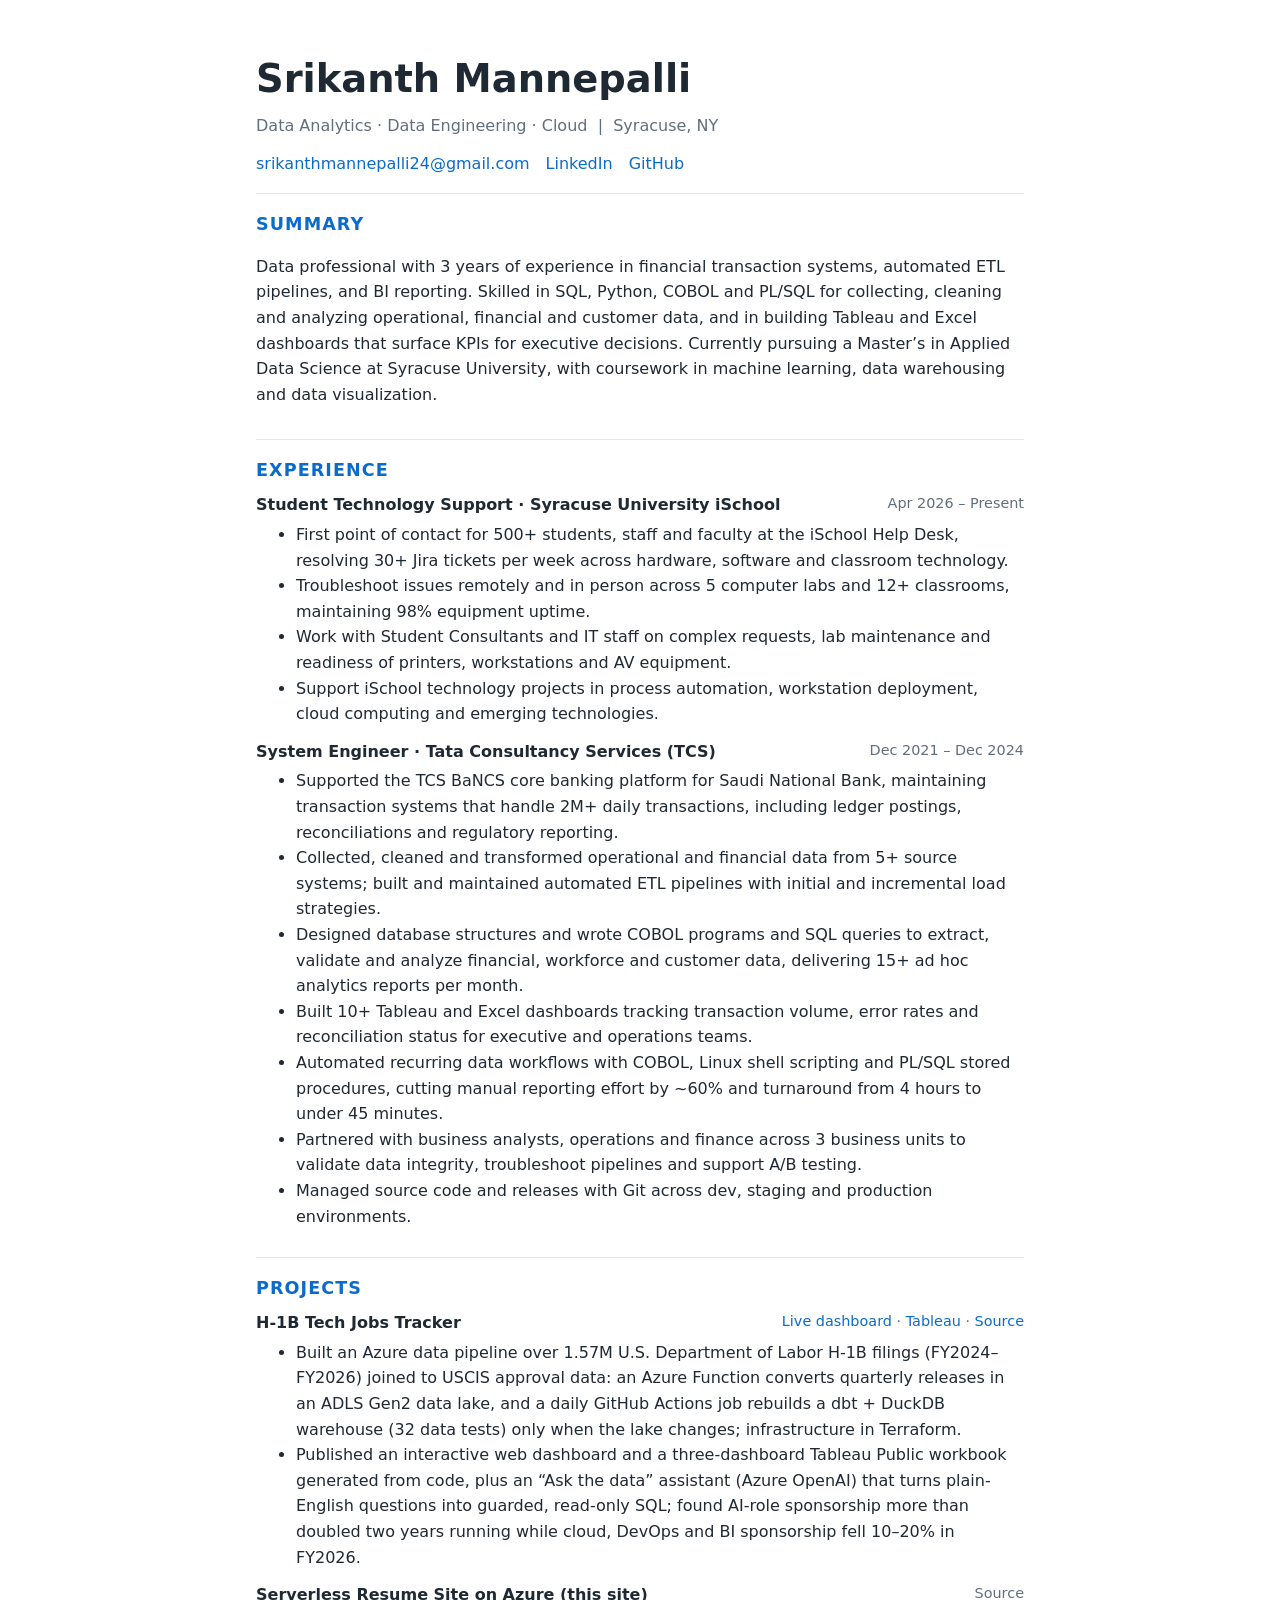
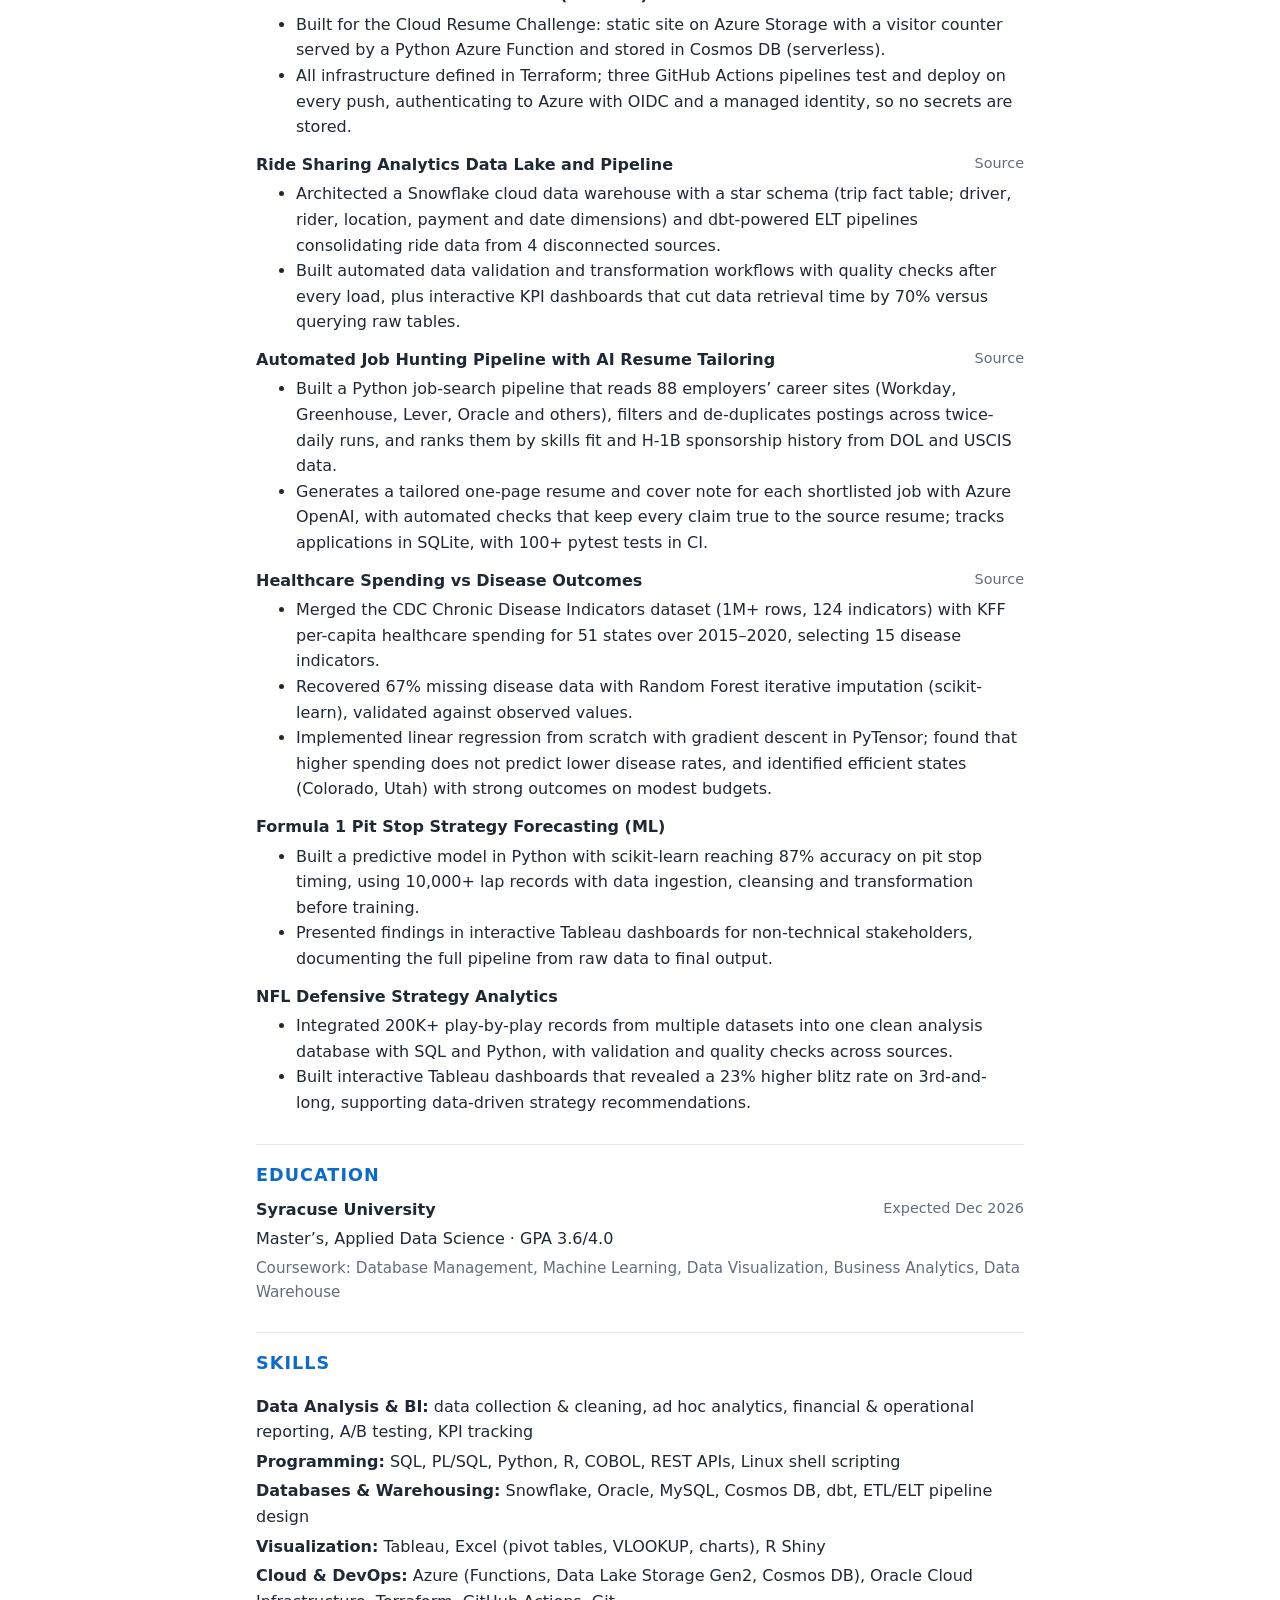
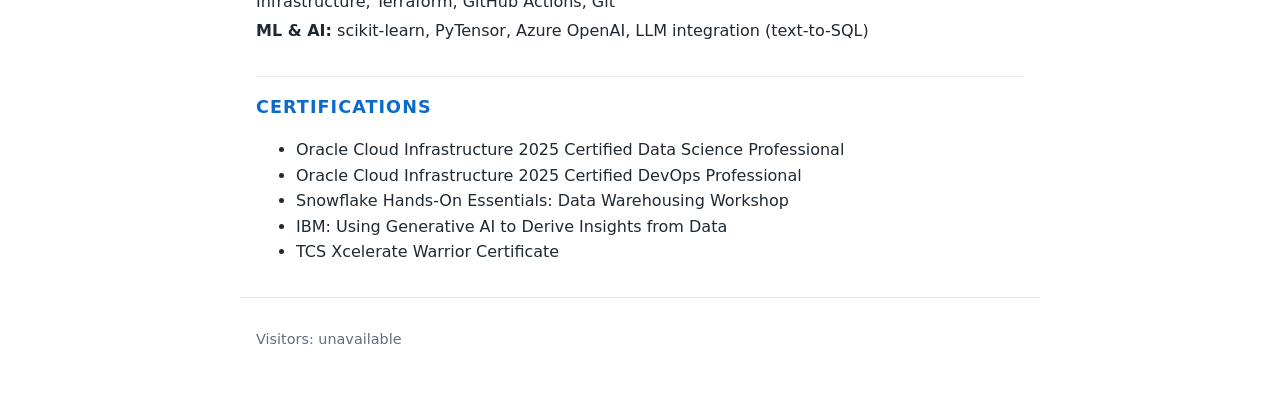
==== commit 29e0653e: "Coursework: list Data Visualization, drop Big Data Analytics Co-Authored-By: Claude Opus 5.5 <norepl" ====
--- a/frontend/index.html
+++ b/frontend/index.html
@@ -26,7 +26,7 @@
         and BI reporting. Skilled in SQL, Python, COBOL and PL/SQL for collecting, cleaning and analyzing
         operational, financial and customer data, and in building Tableau and Excel dashboards that surface KPIs
         for executive decisions. Currently pursuing a Master&rsquo;s in Applied Data Science at Syracuse University,
-        with coursework in machine learning, data warehousing and big data analytics.
+        with coursework in machine learning, data warehousing and data visualization.
       </p>
     </section>
 
@@ -138,7 +138,7 @@
           <span class="date">Expected Dec 2026</span>
         </div>
         <p>Master&rsquo;s, Applied Data Science &middot; GPA 3.6/4.0</p>
-        <p class="muted">Coursework: Database Management, Machine Learning, Data Visualization, Business Analytics, Data Warehouse, Big Data Analytics</p>
+        <p class="muted">Coursework: Database Management, Machine Learning, Data Visualization, Business Analytics, Data Warehouse</p>
       </article>
     </section>
 
